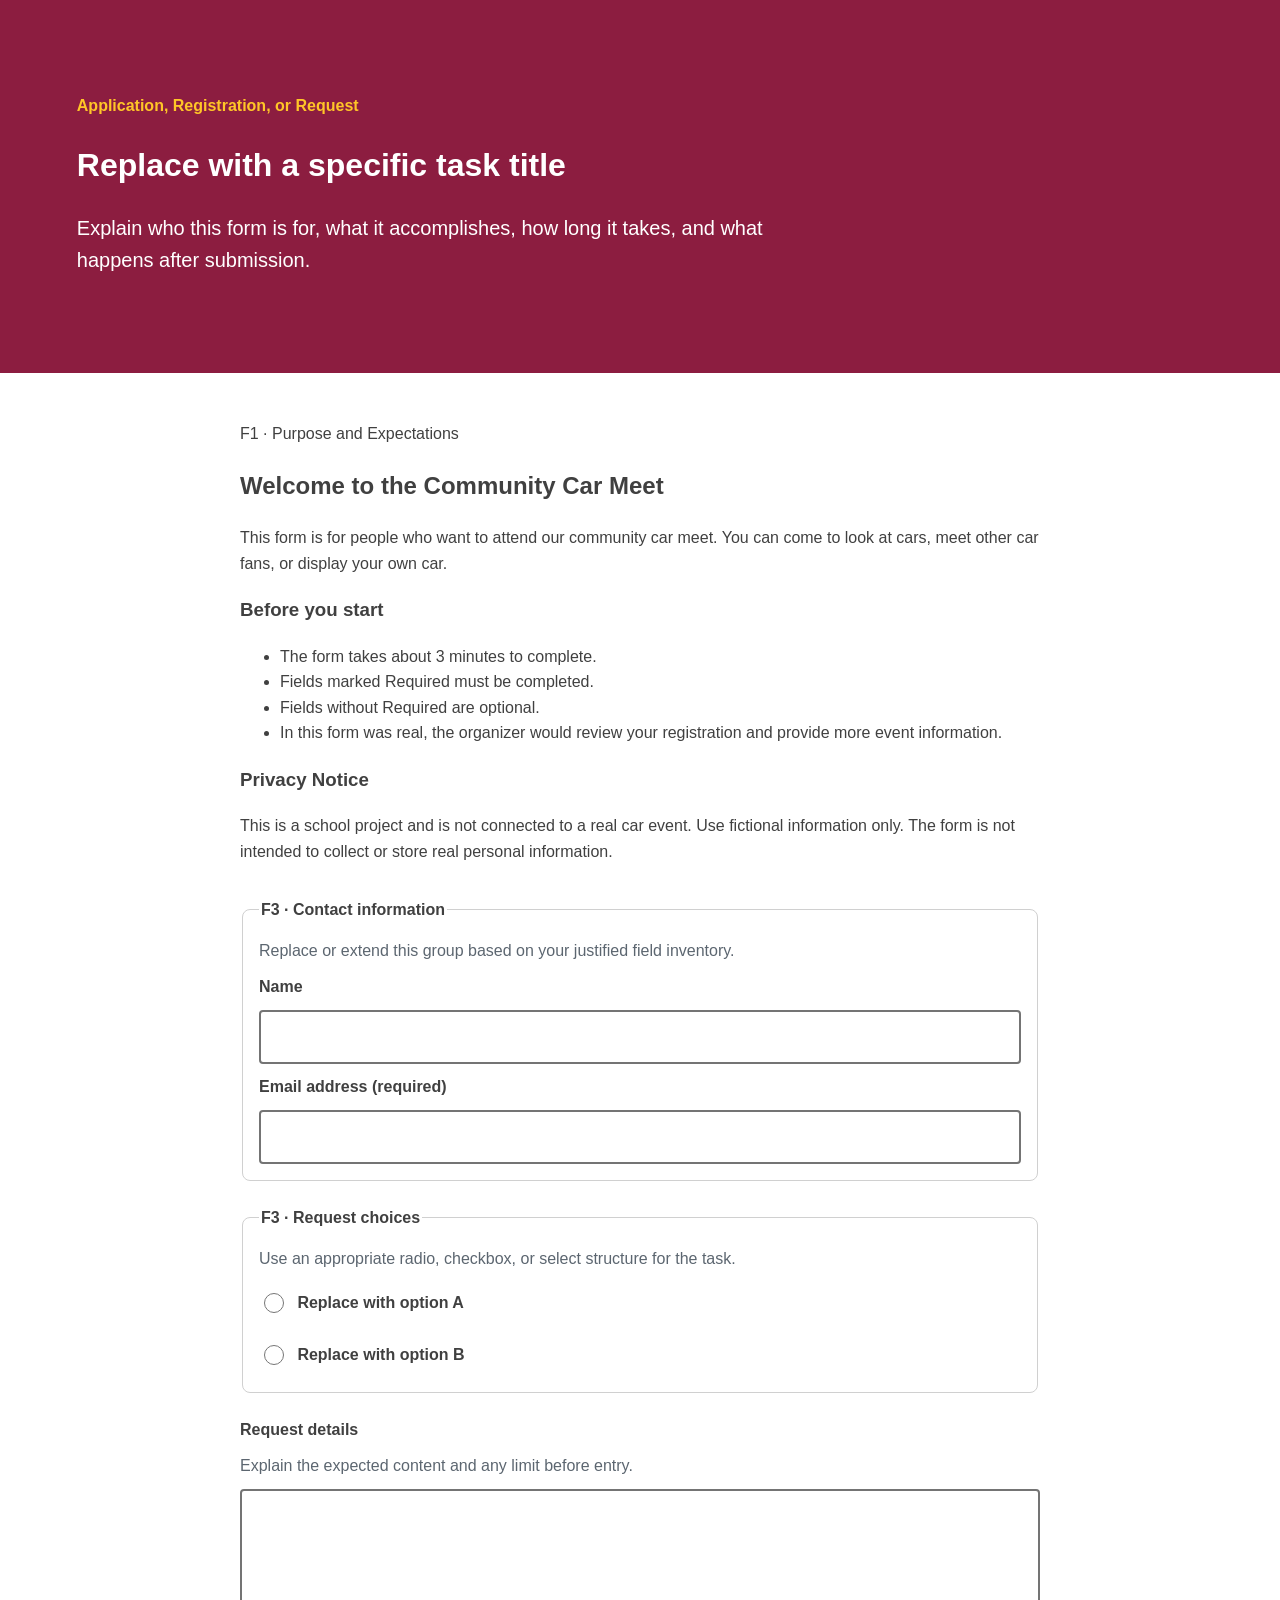
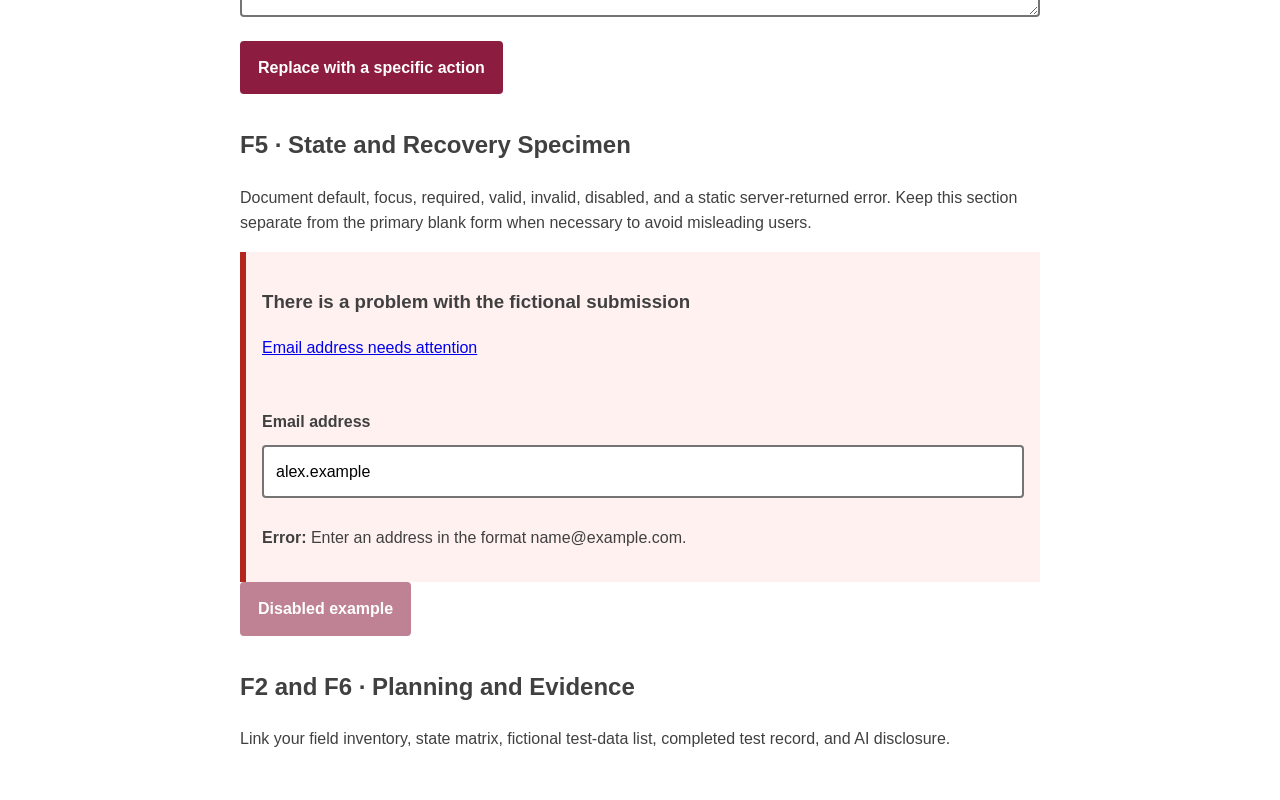
==== index.html @ 6b2113b4 "Completed F1 (Purpose and expectations)" ====
<!doctype html>
<html lang="en">
    <head>
        <meta charset="utf-8">
        <meta name="viewport" content="width=device-width,initial-scale=1">
        <title>Inclusive Form Flow</title><link rel="stylesheet" href="styles.css">
    </head>
    <body>
        <header class="page-header">
            <p class="eyebrow">Application, Registration, or Request</p>
            <h1>Replace with a specific task title</h1>
            <p class="lede">Explain who this form is for, what it accomplishes, how long it takes, and what happens after submission.</p>
        </header>
        <main>
            <section class="card"id="expectations">
                <p class="label">F1 · Purpose and Expectations</p>
                <h2>Welcome to the Community Car Meet</h2>
                
                <p>
                    This form is for people who want to attend our
                    community car meet. You can come to look at cars,
                    meet other car fans, or display your own car.
                </p>

                <h3>Before you start</h3>
                <ul>
                    <li>The form takes about 3 minutes to complete.</li>
                    <li>Fields marked Required must be completed.</li>
                    <li>Fields without Required are optional.</li>
                    <li>In this form was real, the organizer would review your registration and provide more event information.</li>
                </ul>

                <div class="notice">
                    <h3>Privacy Notice</h3>
                    <p>
                        This is a school project and is not connected to
                        a real car event. Use fictional information only.
                        The form is not intended to collect or store real
                        personal information.
                    </p>
                </div>
            </section>
            <form action="" method="get">
                <fieldset>
                    <legend>F3 · Contact information</legend>
                    <p class="help">Replace or extend this group based on your justified field inventory.</p>
                    <div class="field">
                        <label for="name">Name</label>
                        <input id="name" name="name" type="text" autocomplete="name">
                    </div>
                    <div class="field">
                        <label for="email">Email address (required)</label>
                        <input id="email" name="email" type="email" autocomplete="email" required>
                    </div>
                </fieldset>
                <fieldset>
                    <legend>F3 · Request choices</legend>
                    <p class="help">Use an appropriate radio, checkbox, or select structure for the task.</p>
                    <label class="choice">
                        <input type="radio" name="request_type" value="option-a"> Replace with option A</label>
                        <label class="choice"><input type="radio" name="request_type" value="option-b"> Replace with option B</label>
                    </fieldset>
                    <div class="field">
                        <label for="details">Request details</label>
                        <p class="help" id="details-help">Explain the expected content and any limit before entry.</p>
                        <textarea id="details" name="details" aria-describedby="details-help"></textarea>
                    </div>
                    <button type="submit">Replace with a specific action</button>
                </form>
                <section id="states">
                    <h2>F5 · State and Recovery Specimen</h2>
                    <p>Document default, focus, required, valid, invalid, disabled, and a static server-returned error. Keep this section separate from the primary blank form when necessary to avoid misleading users.</p>
                    <div class="error-summary">
                        <h3>There is a problem with the fictional submission</h3>
                        <p><a href="#error-example">Email address needs attention</a></p>
                    </div>
                    <div class="field field-error">
                        <label for="error-example">Email address</label>
                        <input id="error-example" type="email" value="alex.example" aria-invalid="true" aria-describedby="error-message">
                        <p id="error-message"><strong>Error:</strong> Enter an address in the format name@example.com.</p>
                    </div>
                    <button type="button" disabled>Disabled example</button>
                </section>
                <section id="documentation">
                    <h2>F2 and F6 · Planning and Evidence</h2>
                    <p>Link your field inventory, state matrix, fictional test-data list, completed test record, and AI disclosure.</p>
                </section>
            </main>
        </body>
        </html>
---- styles.css ----
:root{
    --color-text:#404040;
    --color-surface:#fff;
    --color-action:#8c1d40;
    --color-accent:#ffc627;
    --color-border:#747474;
    --color-error:#b3261e;
    --color-muted:#5c6670;
    --space-3:1rem;
    --radius:.5rem;
    --measure:68ch;
}
*,*::before,*::after{
    box-sizing:border-box;
}
body{
    margin:0;
    color:var(--color-text);
    background:var(--color-surface);
    font-family:Arial,sans-serif;
    line-height:1.6;
}
.page-header{
    padding:clamp(2rem,6vw,5rem);
    background:var(--color-action);
    color:#fff;
}
.eyebrow{
    color:var(--color-accent);
    font-weight:700;
}
.lede{
    max-width:var(--measure);
    font-size:1.25rem;
}
main{
    max-width:52rem;
    margin:auto;
    padding:var(--space-3);
}
section,form{
    margin-block:2rem;
}
form,fieldset,.field{
    display:grid;
    gap:.65rem;
}
form{
    gap:1.5rem;
}
fieldset{
    padding:1rem;
    border:1px solid #d0d0d0;
    border-radius:var(--radius);
}
legend,label{
    font-weight:700;
}
.help{
    margin:0;
    color:var(--color-muted);
}
input,select,textarea,button{
    font:inherit;
}
input:not([type="radio"]):not([type="checkbox"]),select,textarea{
    width:100%;
    padding:.75rem;
    border:2px solid var(--color-border);
    border-radius:.25rem;
}
textarea{
    min-height:8rem;
    resize:vertical;
}
.choice{
    display:flex;
    gap:.65rem;
    align-items:flex-start;
    padding:.5rem 0;
}
.choice input{
    inline-size:1.25rem;
    block-size:1.25rem;
}
button{
    justify-self:start;
    min-height:44px;
    padding:.75rem 1rem;
    background:var(--color-action);
    color:#fff;
    border:2px solid var(--color-action);
    border-radius:.25rem;
    font-weight:700;
}
:focus-visible{
    outline:.2rem solid var(--color-accent);
    outline-offset:.2rem;
}
.error-summary,.field-error{
    padding:1rem;
    border-left:.4rem solid var(--color-error);
    background:#fff1f0;
}
.field-error input{
    border-color:var(--color-error);
}
button:disabled{
    opacity:.55;
    cursor:not-allowed;
}
@media (min-width:48rem){
    .paired-fields{
        display:grid;
        grid-template-columns:1fr 1fr;
        gap:1rem;
    }
}
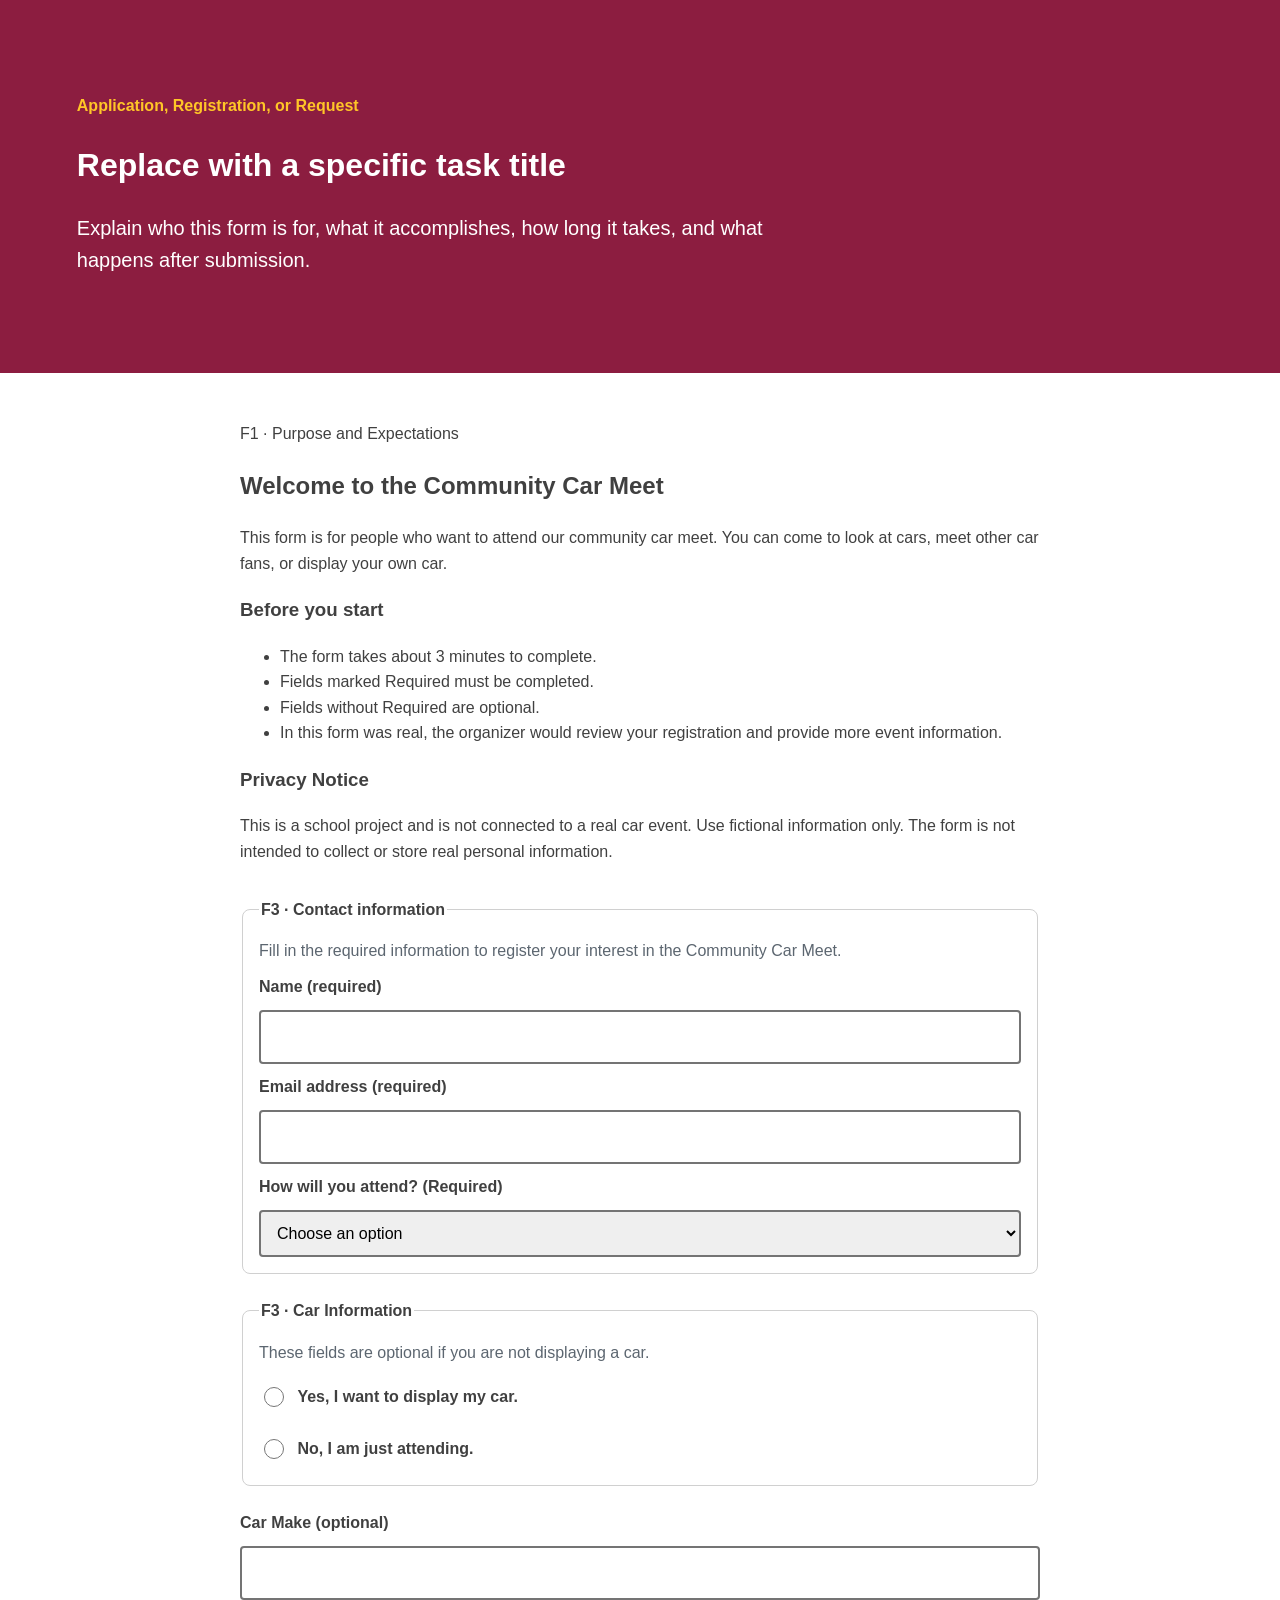
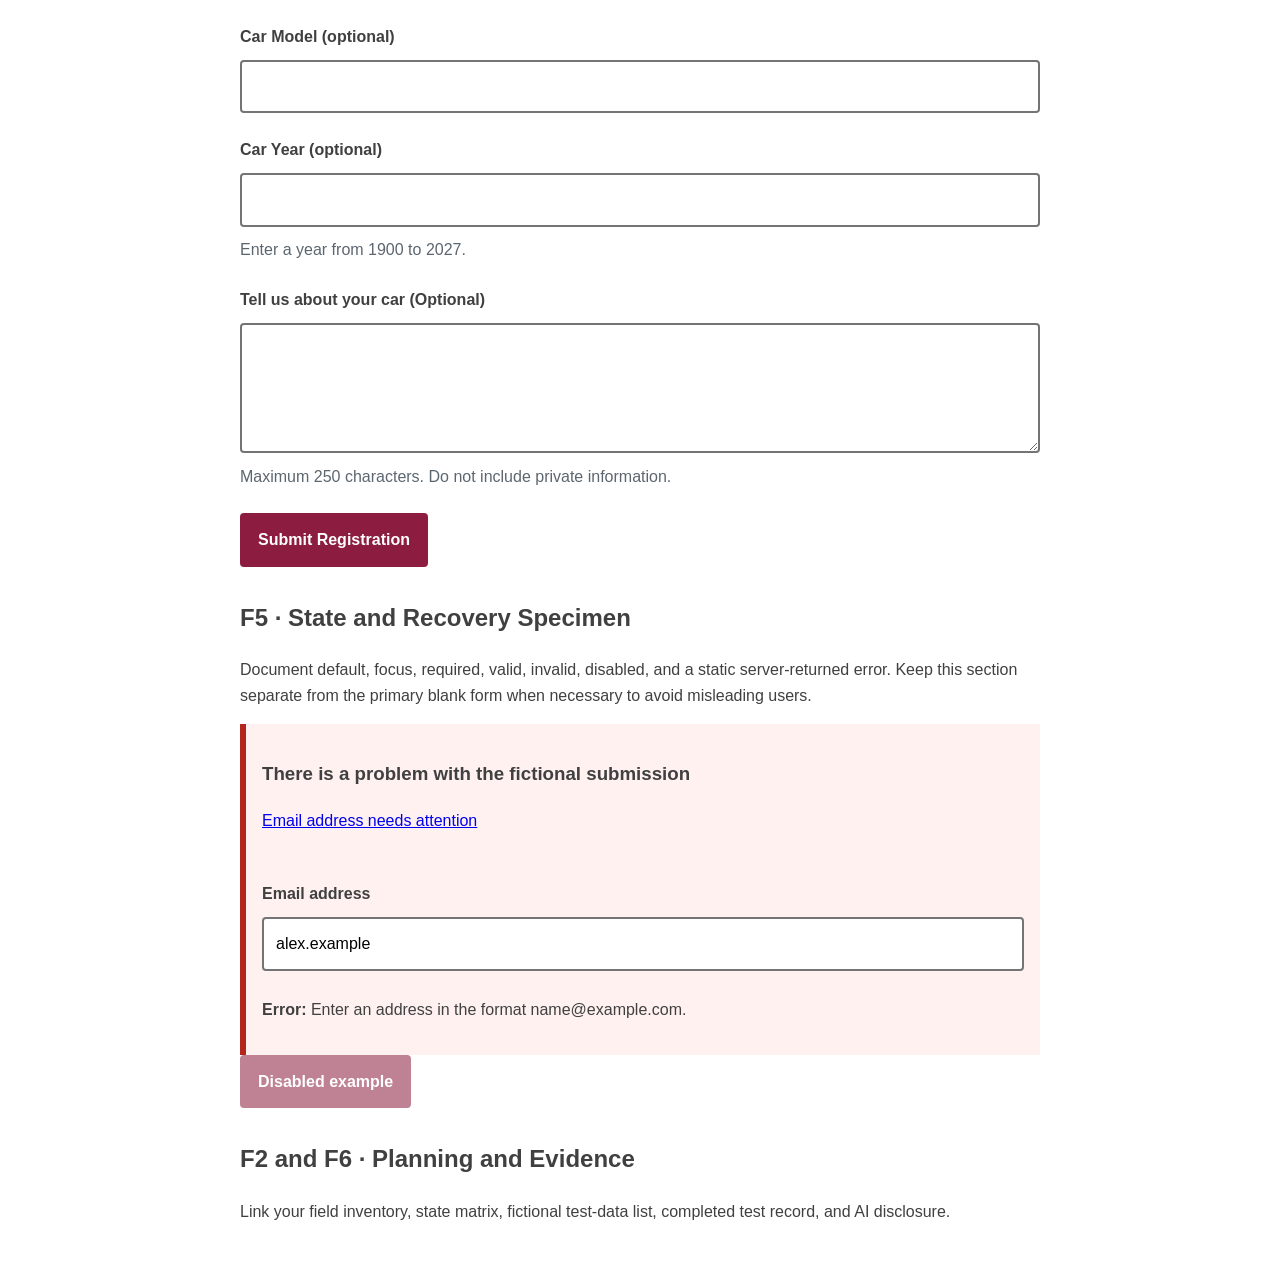
==== commit ccef64fe: "Completed F3 (Semantic form)" ====
--- a/index.html
+++ b/index.html
@@ -43,30 +43,60 @@
             <form action="" method="get">
                 <fieldset>
                     <legend>F3 · Contact information</legend>
-                    <p class="help">Replace or extend this group based on your justified field inventory.</p>
+                    <p class="help">Fill in the required information to register your interest in the Community Car Meet.</p>
                     <div class="field">
-                        <label for="name">Name</label>
-                        <input id="name" name="name" type="text" autocomplete="name">
+                        <label for="name">Name (required)</label>
+                        <input id="name" name="name" type="text" autocomplete="name" required>
                     </div>
                     <div class="field">
                         <label for="email">Email address (required)</label>
                         <input id="email" name="email" type="email" autocomplete="email" required>
                     </div>
+
+                    <div class="field">
+                        <label for="attendance">How will you attend? (Required)</label>
+                        <select id="attendance" name="attendance" required>
+                            <option value="">Choose an option</option>
+                            <option value="visitor">As a visitor</option>
+                            <option value="display">Displaying my car</option>
+                            <option value="both">Both</option>
+                        </select>
+                    </div>
                 </fieldset>
                 <fieldset>
-                    <legend>F3 · Request choices</legend>
-                    <p class="help">Use an appropriate radio, checkbox, or select structure for the task.</p>
+                    <legend>F3 · Car Information</legend>
+                    <p class="help">These fields are optional if you are not displaying a car.</p>
                     <label class="choice">
-                        <input type="radio" name="request_type" value="option-a"> Replace with option A</label>
-                        <label class="choice"><input type="radio" name="request_type" value="option-b"> Replace with option B</label>
-                    </fieldset>
+                        <input type="radio" name="display_car" value="yes"> Yes, I want to display my car.</label>
+                        <label class="choice"><input type="radio" name="display_car" value="no"> No, I am just attending.</label>
+                </fieldset>
                     <div class="field">
-                        <label for="details">Request details</label>
-                        <p class="help" id="details-help">Explain the expected content and any limit before entry.</p>
-                        <textarea id="details" name="details" aria-describedby="details-help"></textarea>
+                        <label for="car-make">Car Make (optional)</label>
+                        <input id="car_make" name="car_make" type="text">
                     </div>
-                    <button type="submit">Replace with a specific action</button>
-                </form>
+                    <div class="field">
+                        <label for="car-model">Car Model (optional)</label>
+                        <input id="car_model" name="car_model" type="text">
+                    </div>
+                    <div class="field">
+                        <label for="car-year">Car Year (optional)</label>
+                        <input id="car_year" name="car_year" type="number" min="1900" max="2027">
+                        <p class="help">Enter a year from 1900 to 2027.</p>
+                    </div>
+
+                    <div class="field">
+                        <label for="car-notes">Tell us about your car (Optional)</label>
+                        <textarea id="car_notes" name="car_notes" rows="4" maxlength="250" aria-describedby="car-notes-help"></textarea>
+                        <p class="help" id="car-notes-help">
+                        Maximum 250 characters. Do not include private information.
+                        </p>
+                    </div>
+                </fieldset>
+
+                <button type="submit">Submit Registration</button>
+
+            </form>
+                
                 <section id="states">
                     <h2>F5 · State and Recovery Specimen</h2>
                     <p>Document default, focus, required, valid, invalid, disabled, and a static server-returned error. Keep this section separate from the primary blank form when necessary to avoid misleading users.</p>
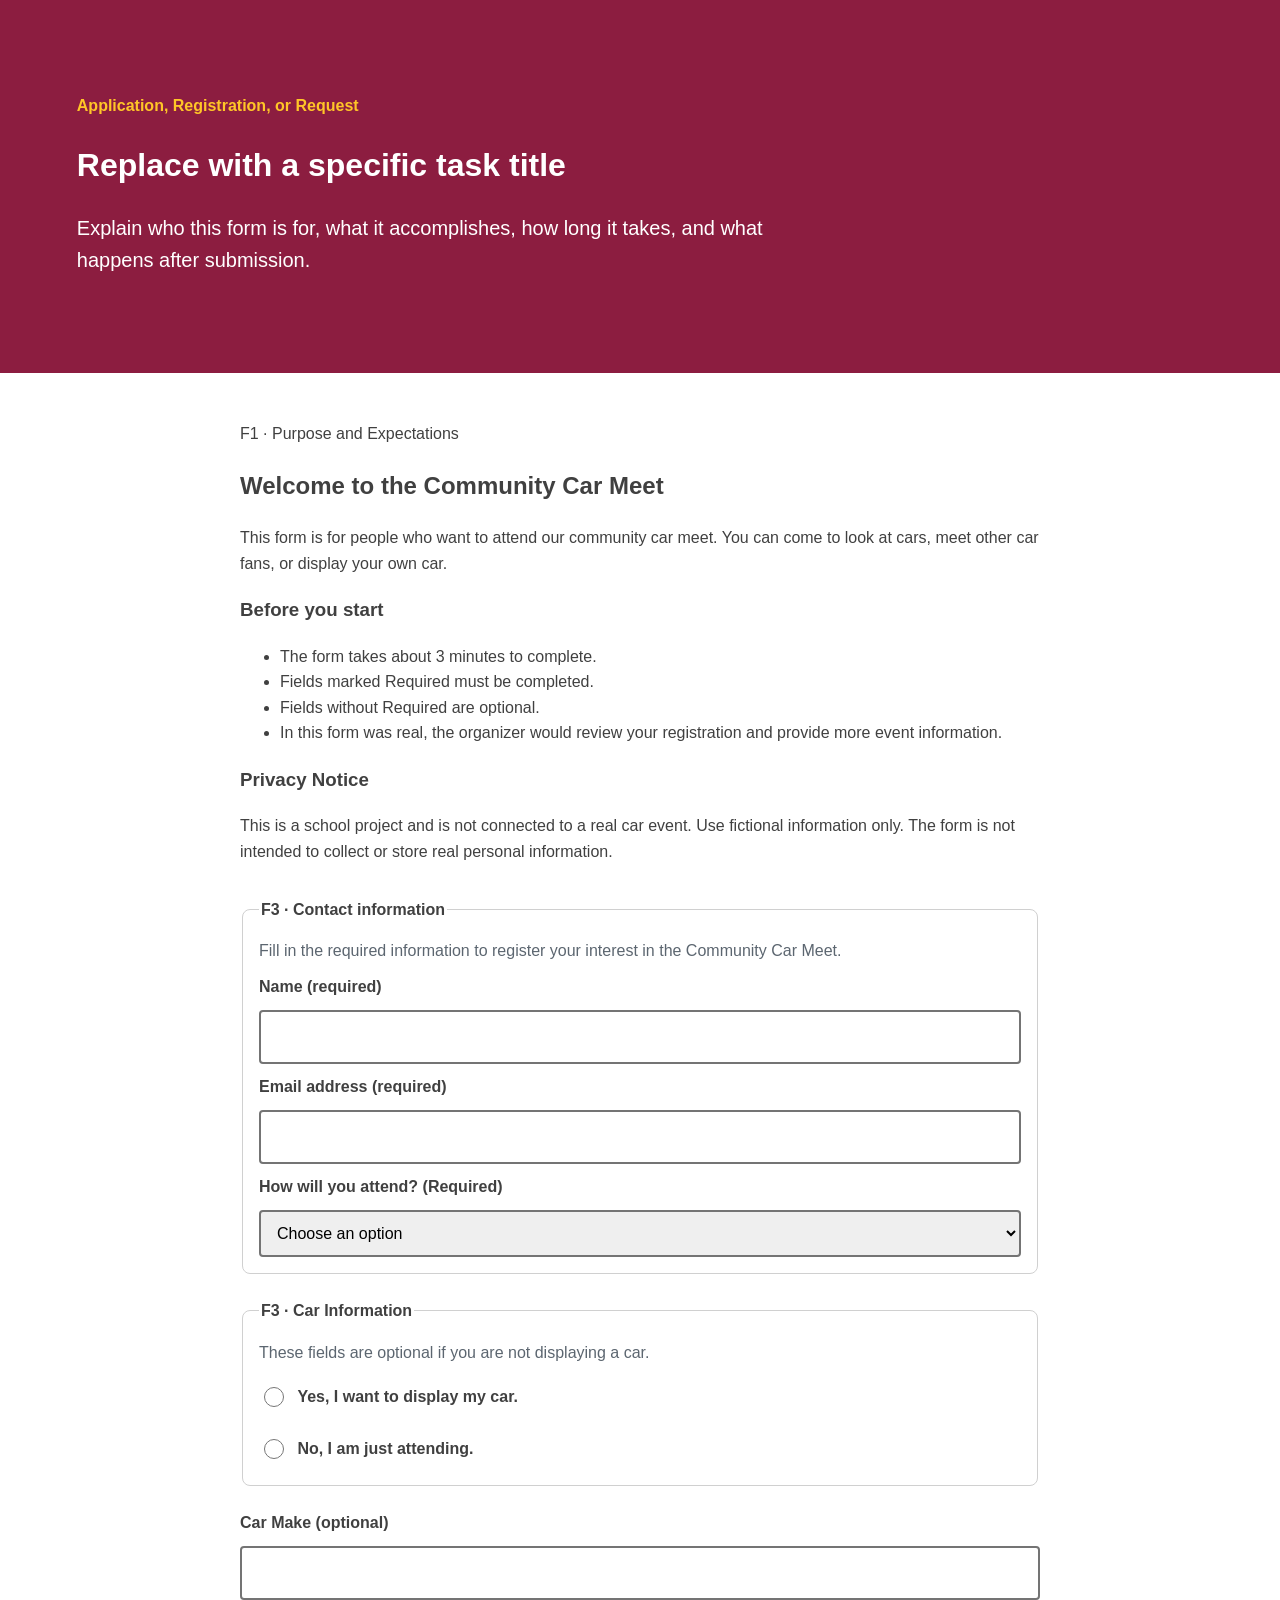
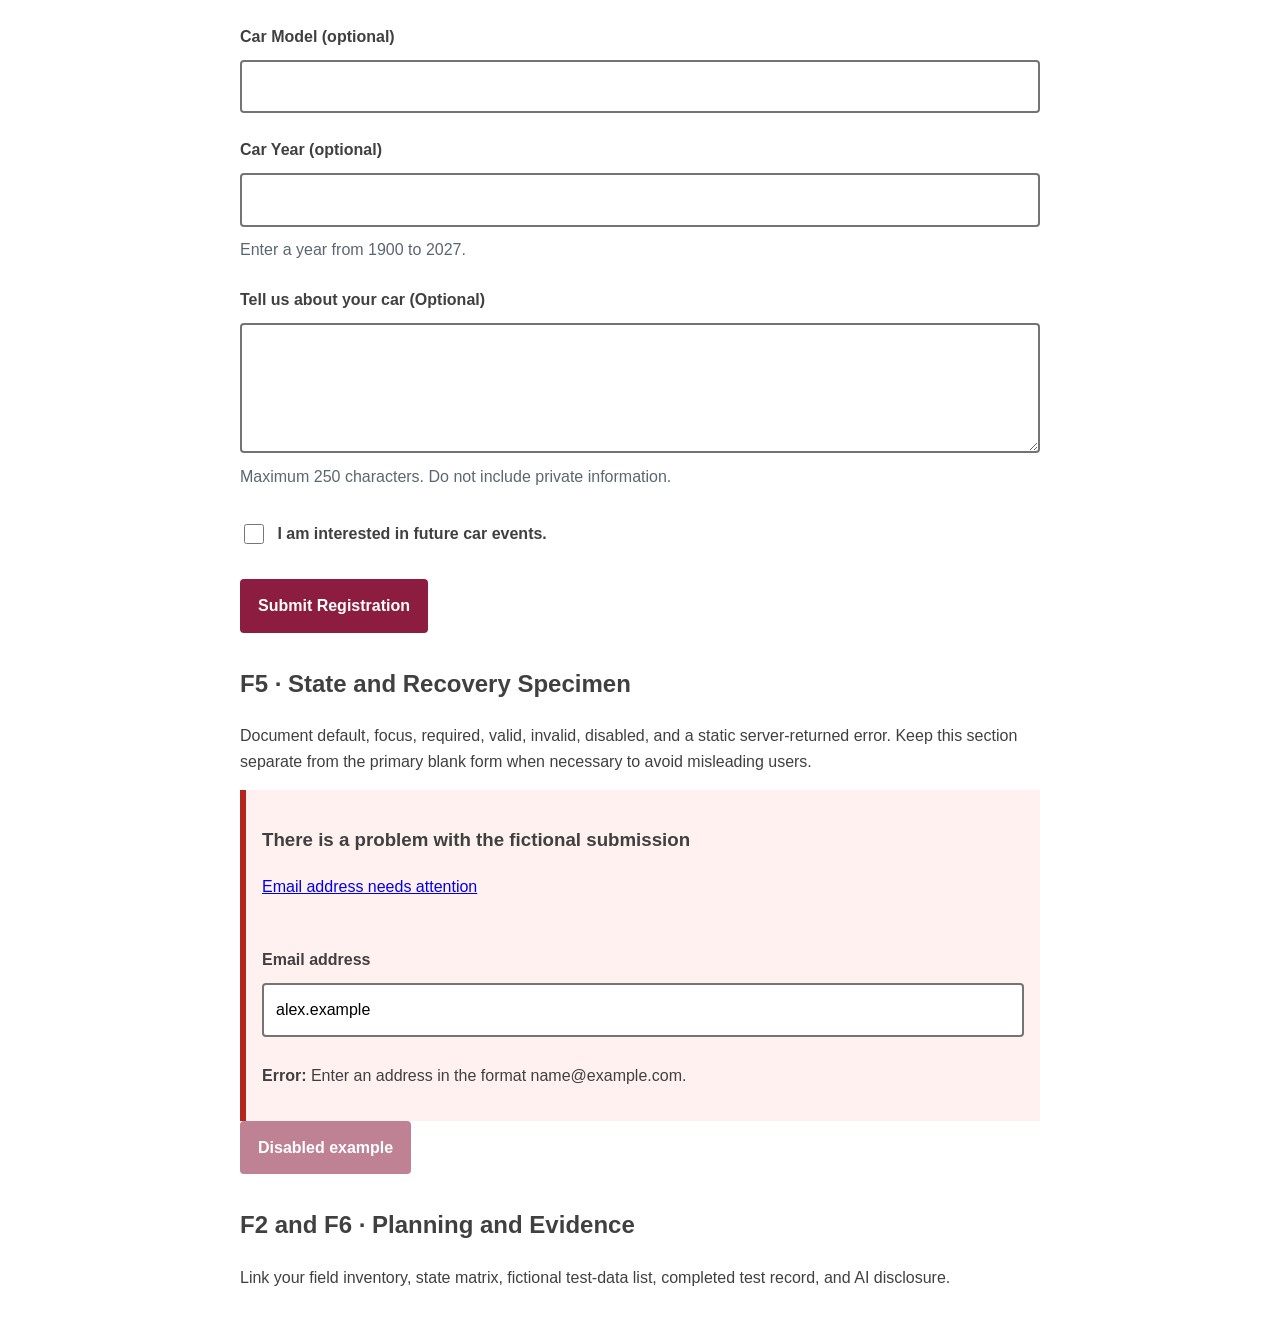
==== commit 4ebda93e: "Added 1 more purposeful control to F3" ====
--- a/index.html
+++ b/index.html
@@ -91,6 +91,10 @@
                         Maximum 250 characters. Do not include private information.
                         </p>
                     </div>
+                    <label class="choice">
+                        <input type="checkbox" name="future_events" value="yes">
+                        I am interested in future car events.
+                    </label>
                 </fieldset>
 
                 <button type="submit">Submit Registration</button>
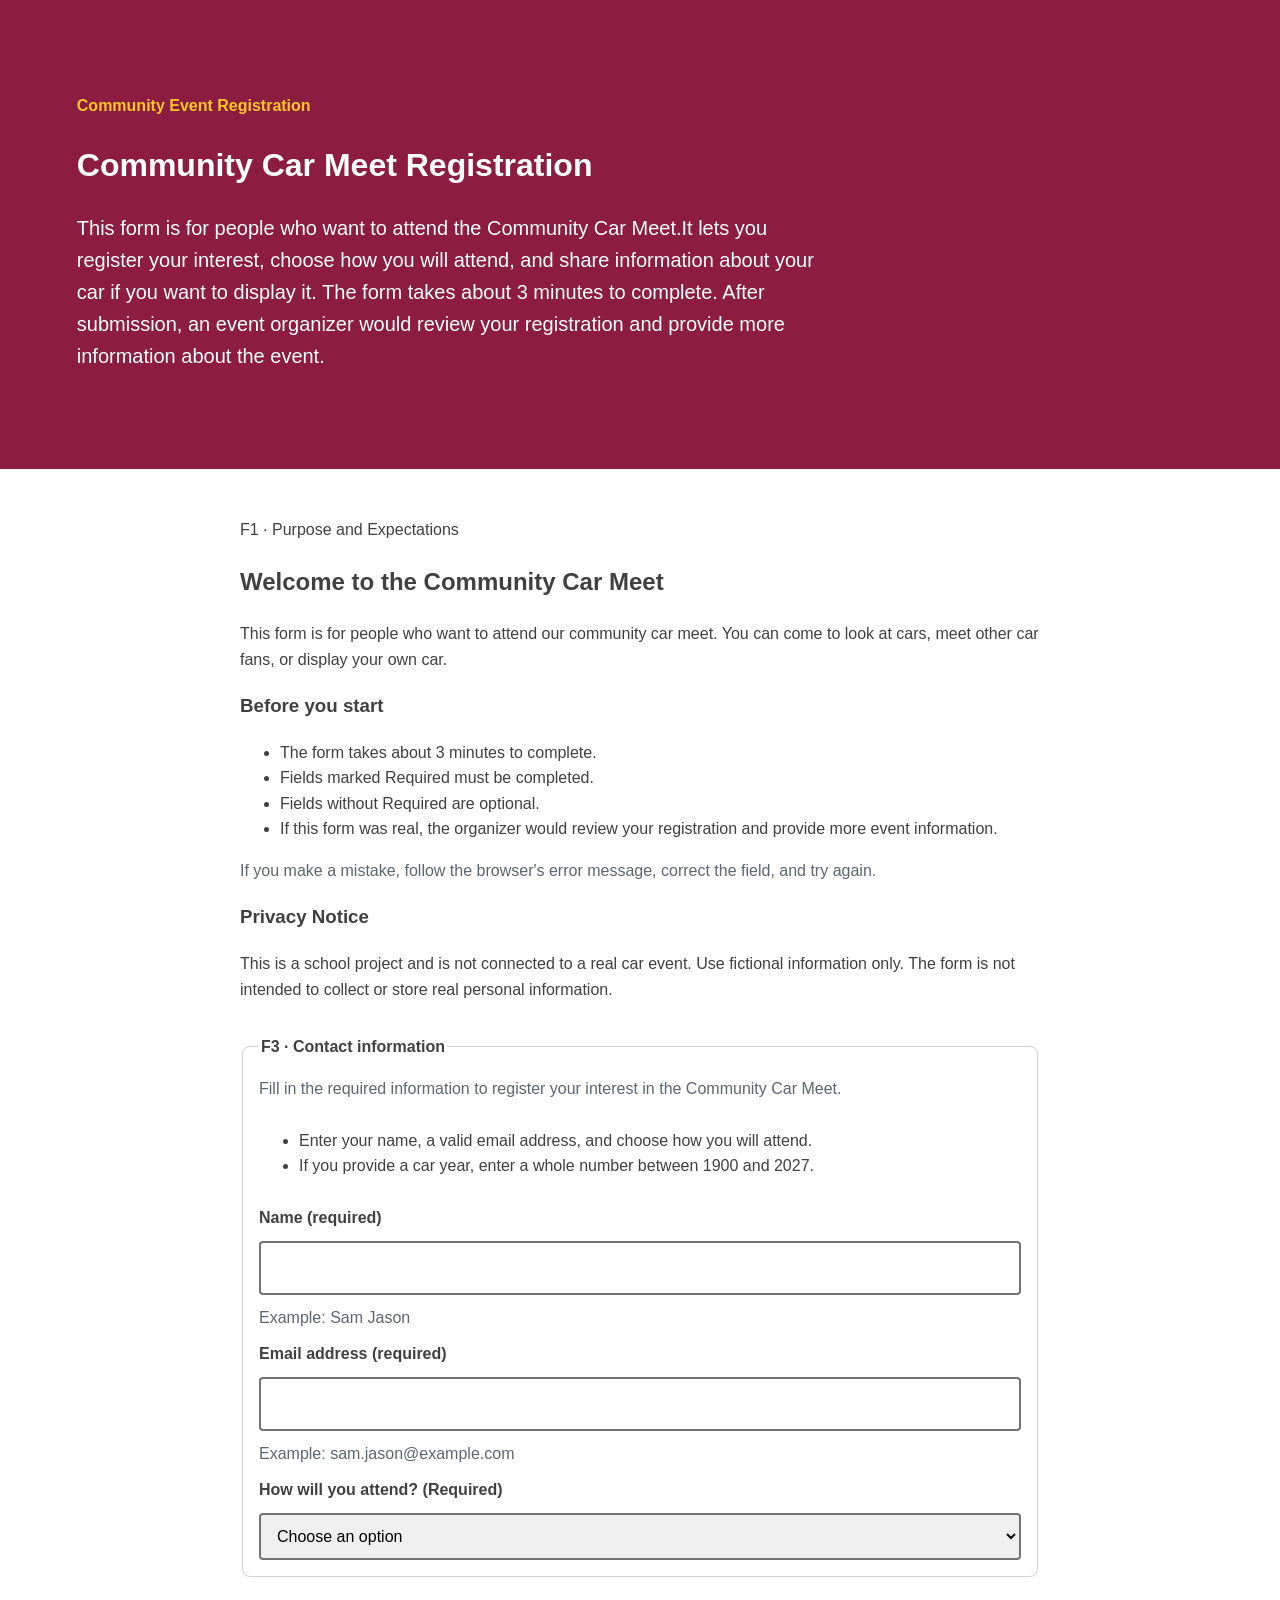
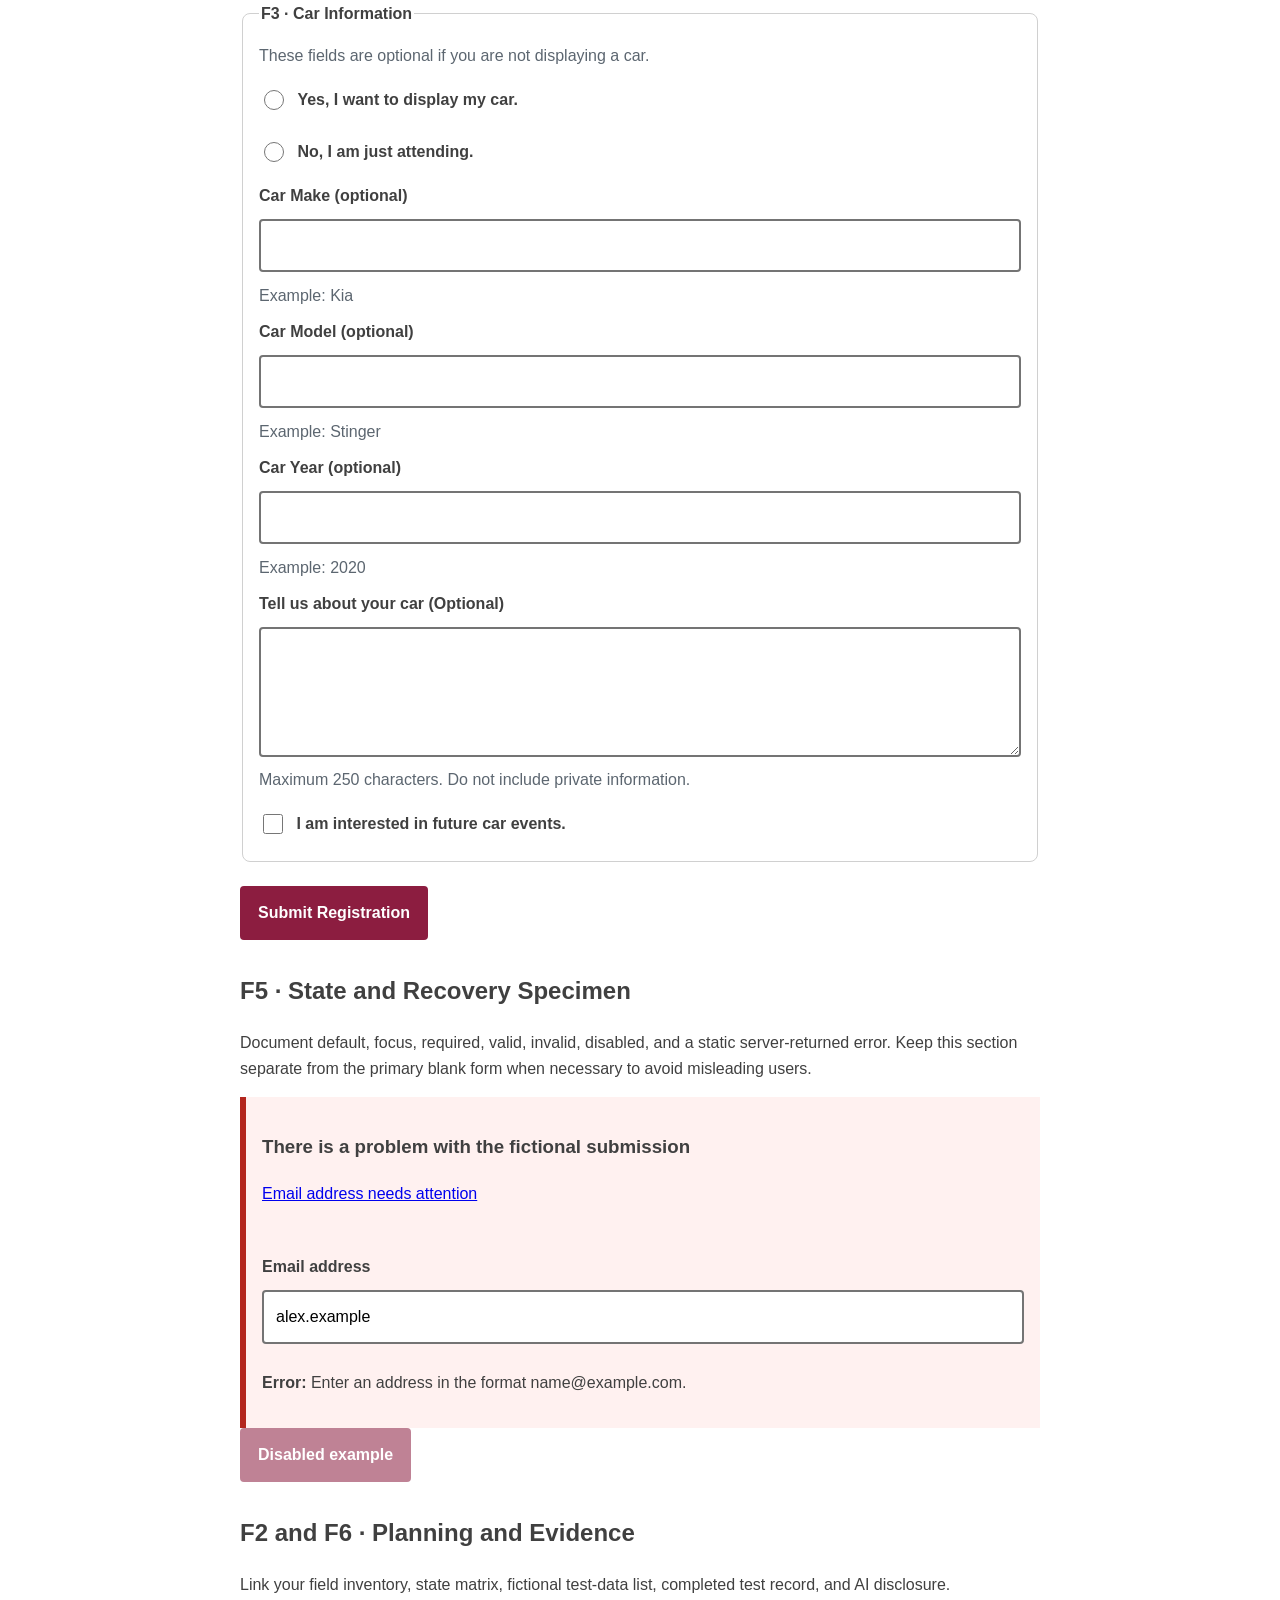
==== commit 10189fba: "Completed (F4) Requirements and validation" ====
--- a/index.html
+++ b/index.html
@@ -7,9 +7,13 @@
     </head>
     <body>
         <header class="page-header">
-            <p class="eyebrow">Application, Registration, or Request</p>
-            <h1>Replace with a specific task title</h1>
-            <p class="lede">Explain who this form is for, what it accomplishes, how long it takes, and what happens after submission.</p>
+            <p class="eyebrow">Community Event Registration</p>
+            <h1>Community Car Meet Registration</h1>
+            <p class="lede">
+                This form is for people who want to attend the Community Car Meet.It lets you register your interest, choose how you will
+                attend, and share information about your car if you want to display it. The form takes about 3 minutes to complete. 
+                After submission, an event organizer would review your registration and provide more information about the event.
+            </p>
         </header>
         <main>
             <section class="card"id="expectations">
@@ -27,8 +31,10 @@
                     <li>The form takes about 3 minutes to complete.</li>
                     <li>Fields marked Required must be completed.</li>
                     <li>Fields without Required are optional.</li>
-                    <li>In this form was real, the organizer would review your registration and provide more event information.</li>
+                    <li>If this form was real, the organizer would review your registration and provide more event information.</li>
                 </ul>
+
+                <p class="help">If you make a mistake, follow the browser's error message, correct the field, and try again.</p>
 
                 <div class="notice">
                     <h3>Privacy Notice</h3>
@@ -44,13 +50,19 @@
                 <fieldset>
                     <legend>F3 · Contact information</legend>
                     <p class="help">Fill in the required information to register your interest in the Community Car Meet.</p>
+                    <ul>
+                        <li>Enter your name, a valid email address, and choose how you will attend.</li>
+                        <li>If you provide a car year, enter a whole number between 1900 and 2027.</li>
+                    </ul>
                     <div class="field">
                         <label for="name">Name (required)</label>
                         <input id="name" name="name" type="text" autocomplete="name" required>
+                        <p class="help">Example: Sam Jason</p>
                     </div>
                     <div class="field">
                         <label for="email">Email address (required)</label>
                         <input id="email" name="email" type="email" autocomplete="email" required>
+                        <p class="help">Example: sam.jason@example.com</p>
                     </div>
 
                     <div class="field">
@@ -69,23 +81,25 @@
                     <label class="choice">
                         <input type="radio" name="display_car" value="yes"> Yes, I want to display my car.</label>
                         <label class="choice"><input type="radio" name="display_car" value="no"> No, I am just attending.</label>
-                </fieldset>
                     <div class="field">
-                        <label for="car-make">Car Make (optional)</label>
+                        <label for="car_make">Car Make (optional)</label>
                         <input id="car_make" name="car_make" type="text">
+                        <p class="help">Example: Kia</p>
+
                     </div>
                     <div class="field">
-                        <label for="car-model">Car Model (optional)</label>
+                        <label for="car_model">Car Model (optional)</label>
                         <input id="car_model" name="car_model" type="text">
+                        <p class="help">Example: Stinger</p>
                     </div>
                     <div class="field">
-                        <label for="car-year">Car Year (optional)</label>
-                        <input id="car_year" name="car_year" type="number" min="1900" max="2027">
-                        <p class="help">Enter a year from 1900 to 2027.</p>
+                        <label for="car_year">Car Year (optional)</label>
+                        <input id="car_year" name="car_year" type="number" min="1900" max="2027" step="1">
+                        <p class="help">Example: 2020</p>
                     </div>
 
                     <div class="field">
-                        <label for="car-notes">Tell us about your car (Optional)</label>
+                        <label for="car_notes">Tell us about your car (Optional)</label>
                         <textarea id="car_notes" name="car_notes" rows="4" maxlength="250" aria-describedby="car-notes-help"></textarea>
                         <p class="help" id="car-notes-help">
                         Maximum 250 characters. Do not include private information.
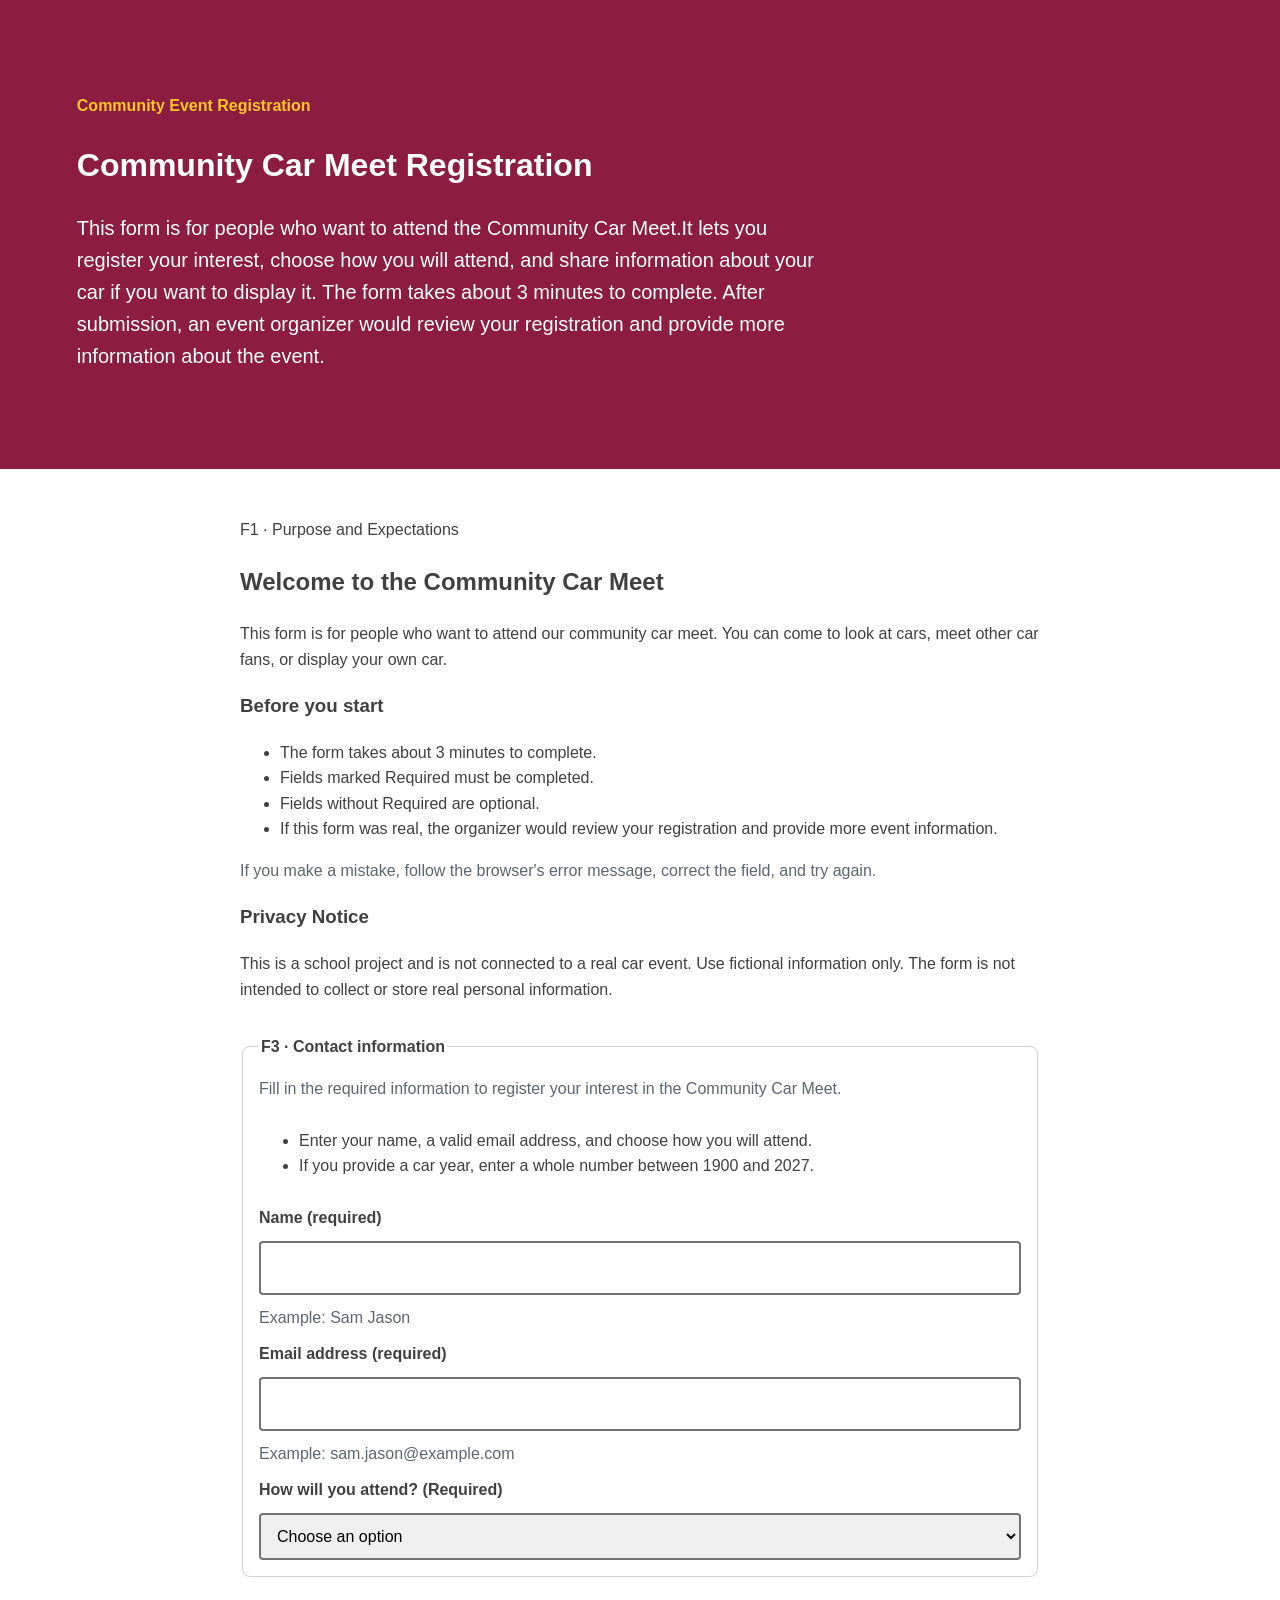
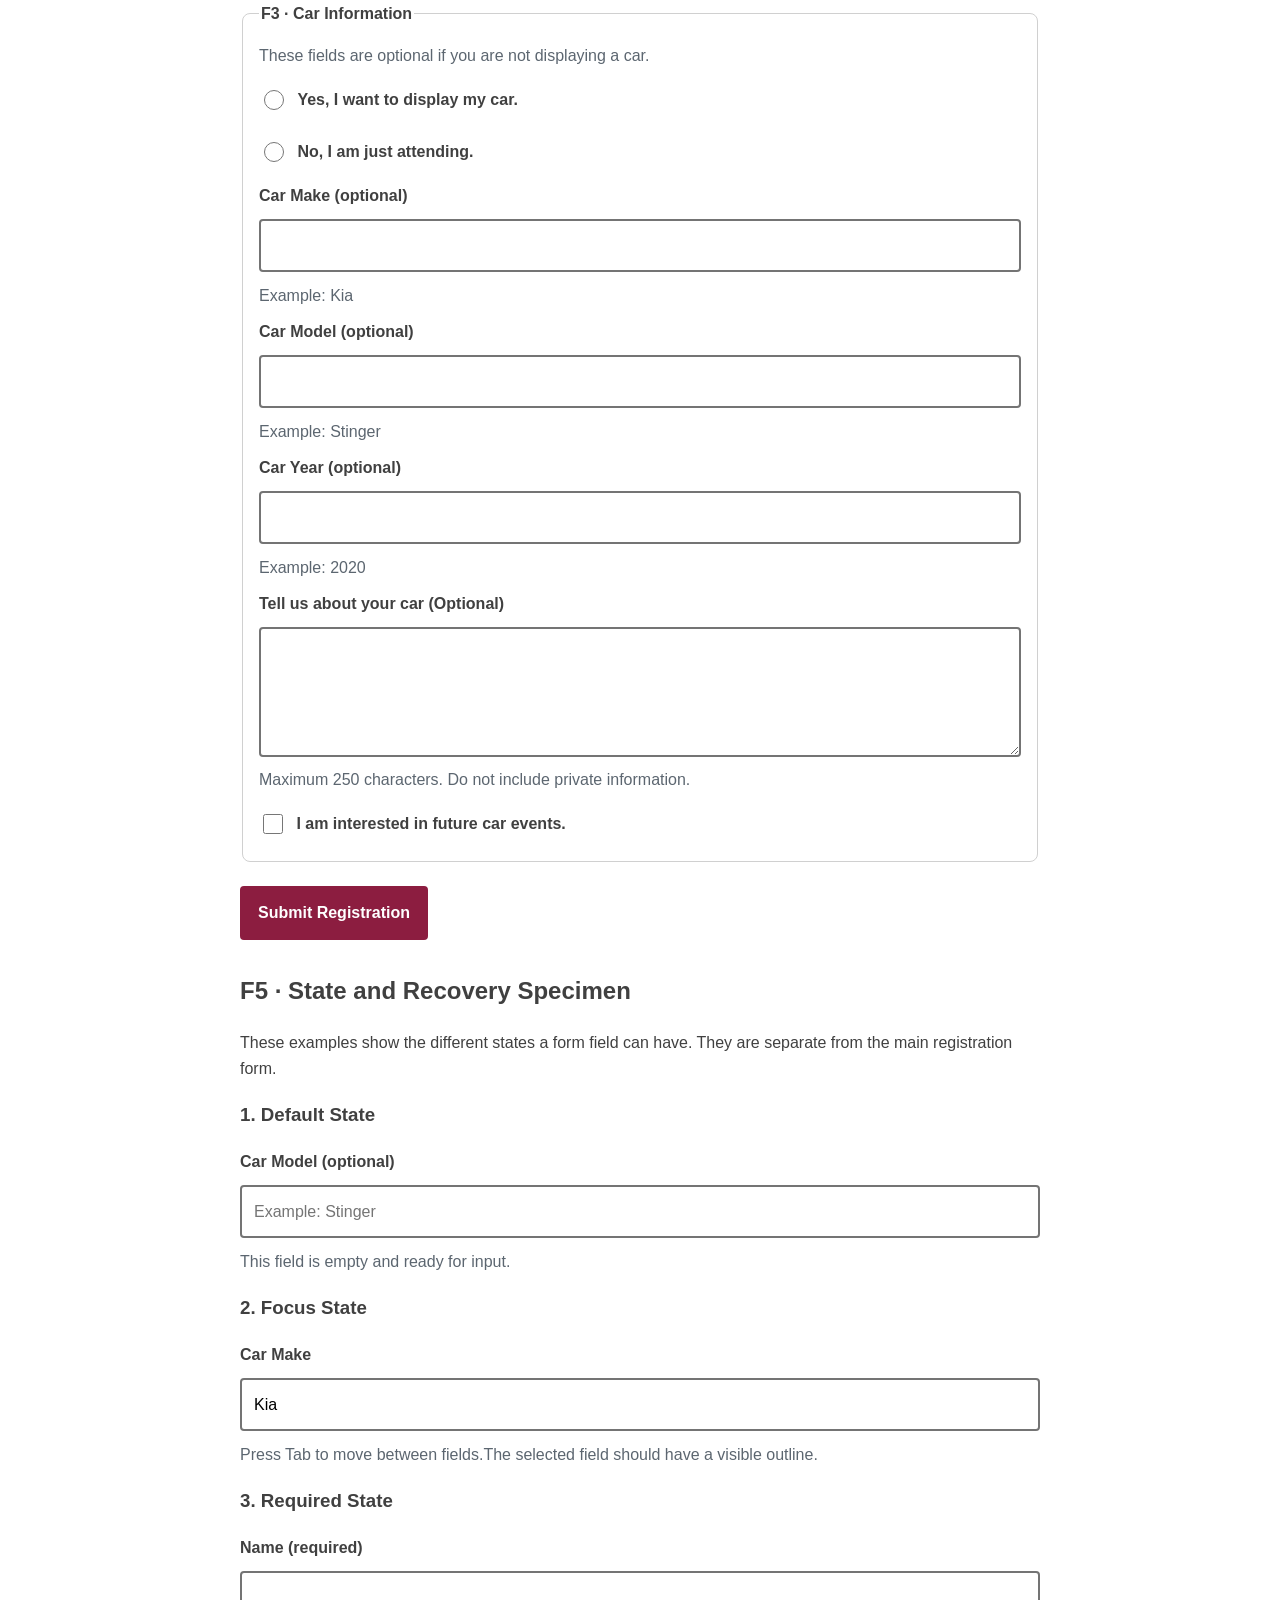
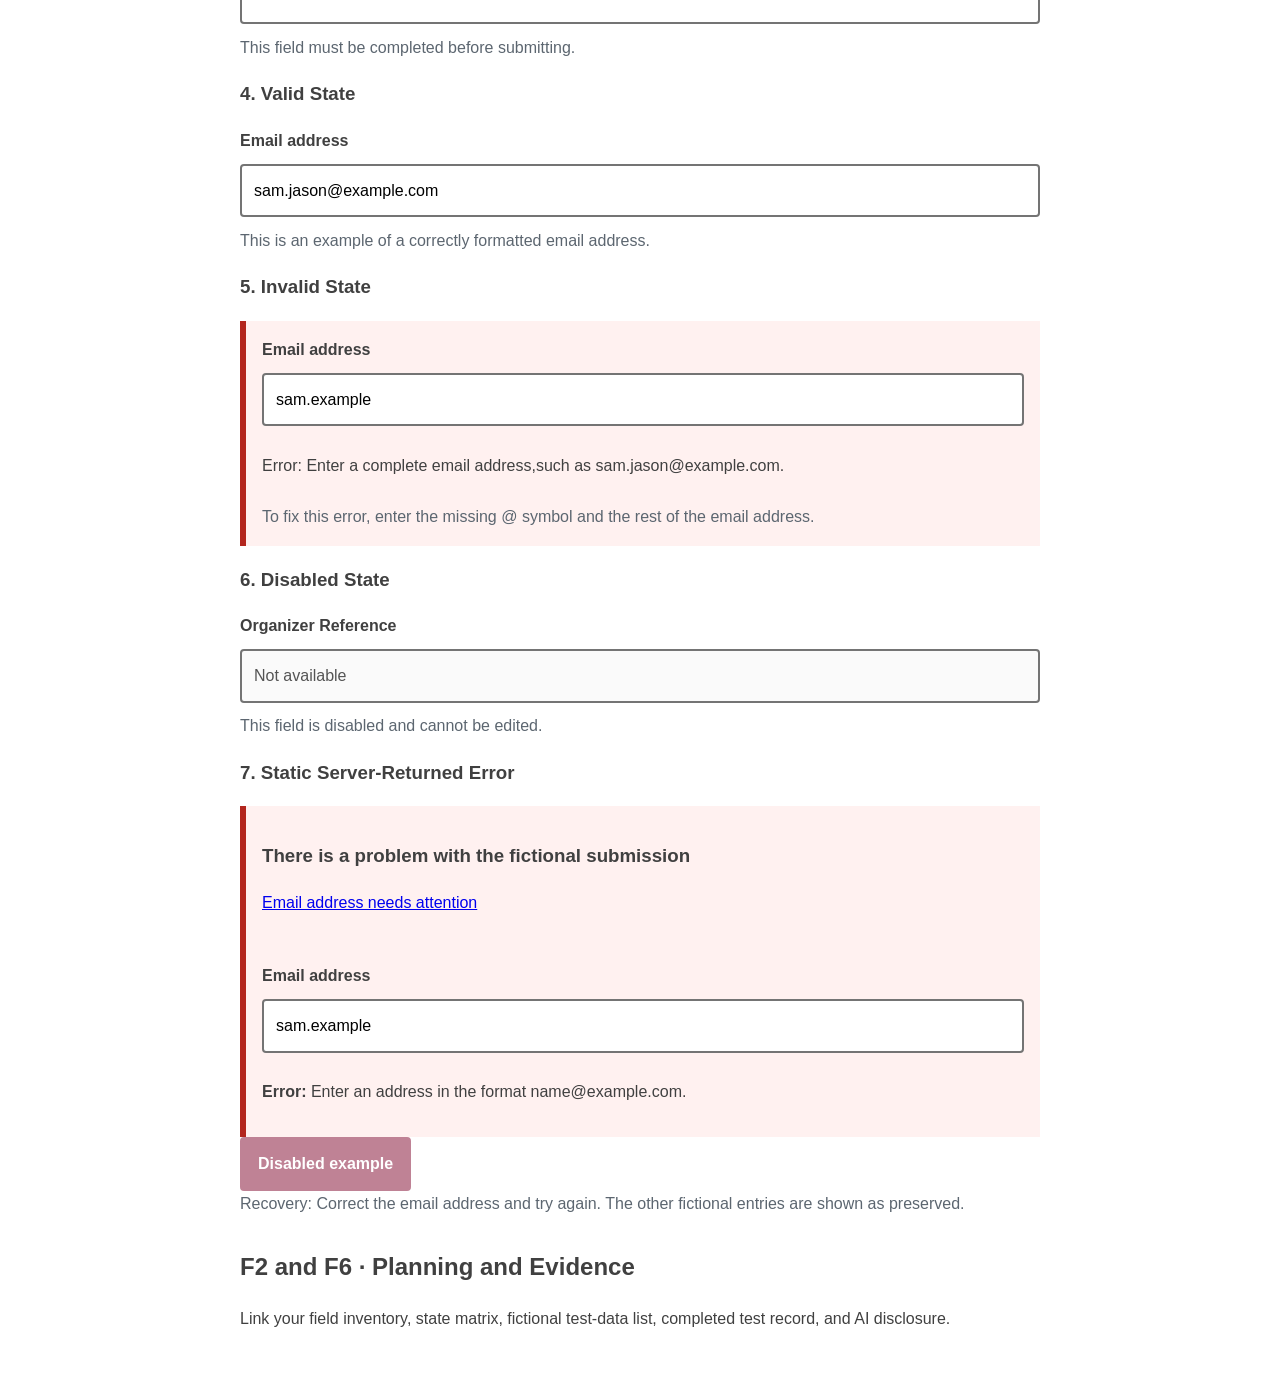
==== commit 455cc0e7: "Completed F5(States and recovery)" ====
--- a/index.html
+++ b/index.html
@@ -117,17 +117,66 @@
                 
                 <section id="states">
                     <h2>F5 · State and Recovery Specimen</h2>
-                    <p>Document default, focus, required, valid, invalid, disabled, and a static server-returned error. Keep this section separate from the primary blank form when necessary to avoid misleading users.</p>
+                    <p>These examples show the different states a form field can have. They are separate from the main registration form.</p>
+                    
+                    <h3>1. Default State</h3>
+                    <div class="field">
+                        <label for="default-example">Car Model (optional)</label>
+                        <input id="default-example" type="text"placeholder="Example: Stinger">
+                        <p class="help">This field is empty and ready for input.</p>
+                    </div>
+
+                    <h3>2. Focus State</h3>
+                    <div class="field">
+                        <label for="focus-example">Car Make</label>
+                        <input id="focus-example" type="text"
+                               value="Kia">
+                        <p class="help"> Press Tab to move between fields.The selected field should have a visible outline.</p>
+                    </div>
+
+                    <h3>3. Required State</h3>
+                    <div class="field">
+                        <label for="required-example">Name (required)</label>
+                        <input id="required-example" type="text"required>
+                        <p class="help">This field must be completed before submitting.</p>
+                    </div>
+
+                    <h3>4. Valid State</h3>
+                    <div class="field">
+                        <label for="valid-example">Email address</label>
+                        <input id="valid-example" type="email" value="sam.jason@example.com">
+                        <p class="help"> This is an example of a correctly formatted email address.</p>
+                    </div>
+
+                    <h3>5. Invalid State</h3>
+                    <div class="field field-error">
+                        <label for="invalid-example">Email address</label>
+                        <input id="invalid-example" type="email" value="sam.example" aria-invalid="true" aria-describedby="invalid-message">
+                        <p class="error-text" id="invalid-message"> Error: Enter a complete email address,such as sam.jason@example.com.</p>
+                        <p class="help">To fix this error, enter the missing @ symbol and the rest of the email address.</p>
+                    </div>
+
+                    <h3>6. Disabled State</h3>
+                    <div class="field">
+                        <label for="disabled-example">Organizer Reference</label>
+                        <input id="disabled-example" type="text" value="Not available" disabled> 
+                        <p class="help">This field is disabled and cannot be edited.</p>
+                    </div>
+
+                    <h3>7. Static Server-Returned Error</h3>
                     <div class="error-summary">
                         <h3>There is a problem with the fictional submission</h3>
                         <p><a href="#error-example">Email address needs attention</a></p>
                     </div>
+
                     <div class="field field-error">
-                        <label for="error-example">Email address</label>
-                        <input id="error-example" type="email" value="alex.example" aria-invalid="true" aria-describedby="error-message">
+                        <label for="server-email">Email address</label>
+                        <input id="server-email" type="email"value="sam.example" aria-invalid="true" aria-describedby="server-error-message">
                         <p id="error-message"><strong>Error:</strong> Enter an address in the format name@example.com.</p>
                     </div>
                     <button type="button" disabled>Disabled example</button>
+                    <p class="help">Recovery: Correct the email address and try again. The other fictional entries are shown as preserved.</p>
+
                 </section>
                 <section id="documentation">
                     <h2>F2 and F6 · Planning and Evidence</h2>
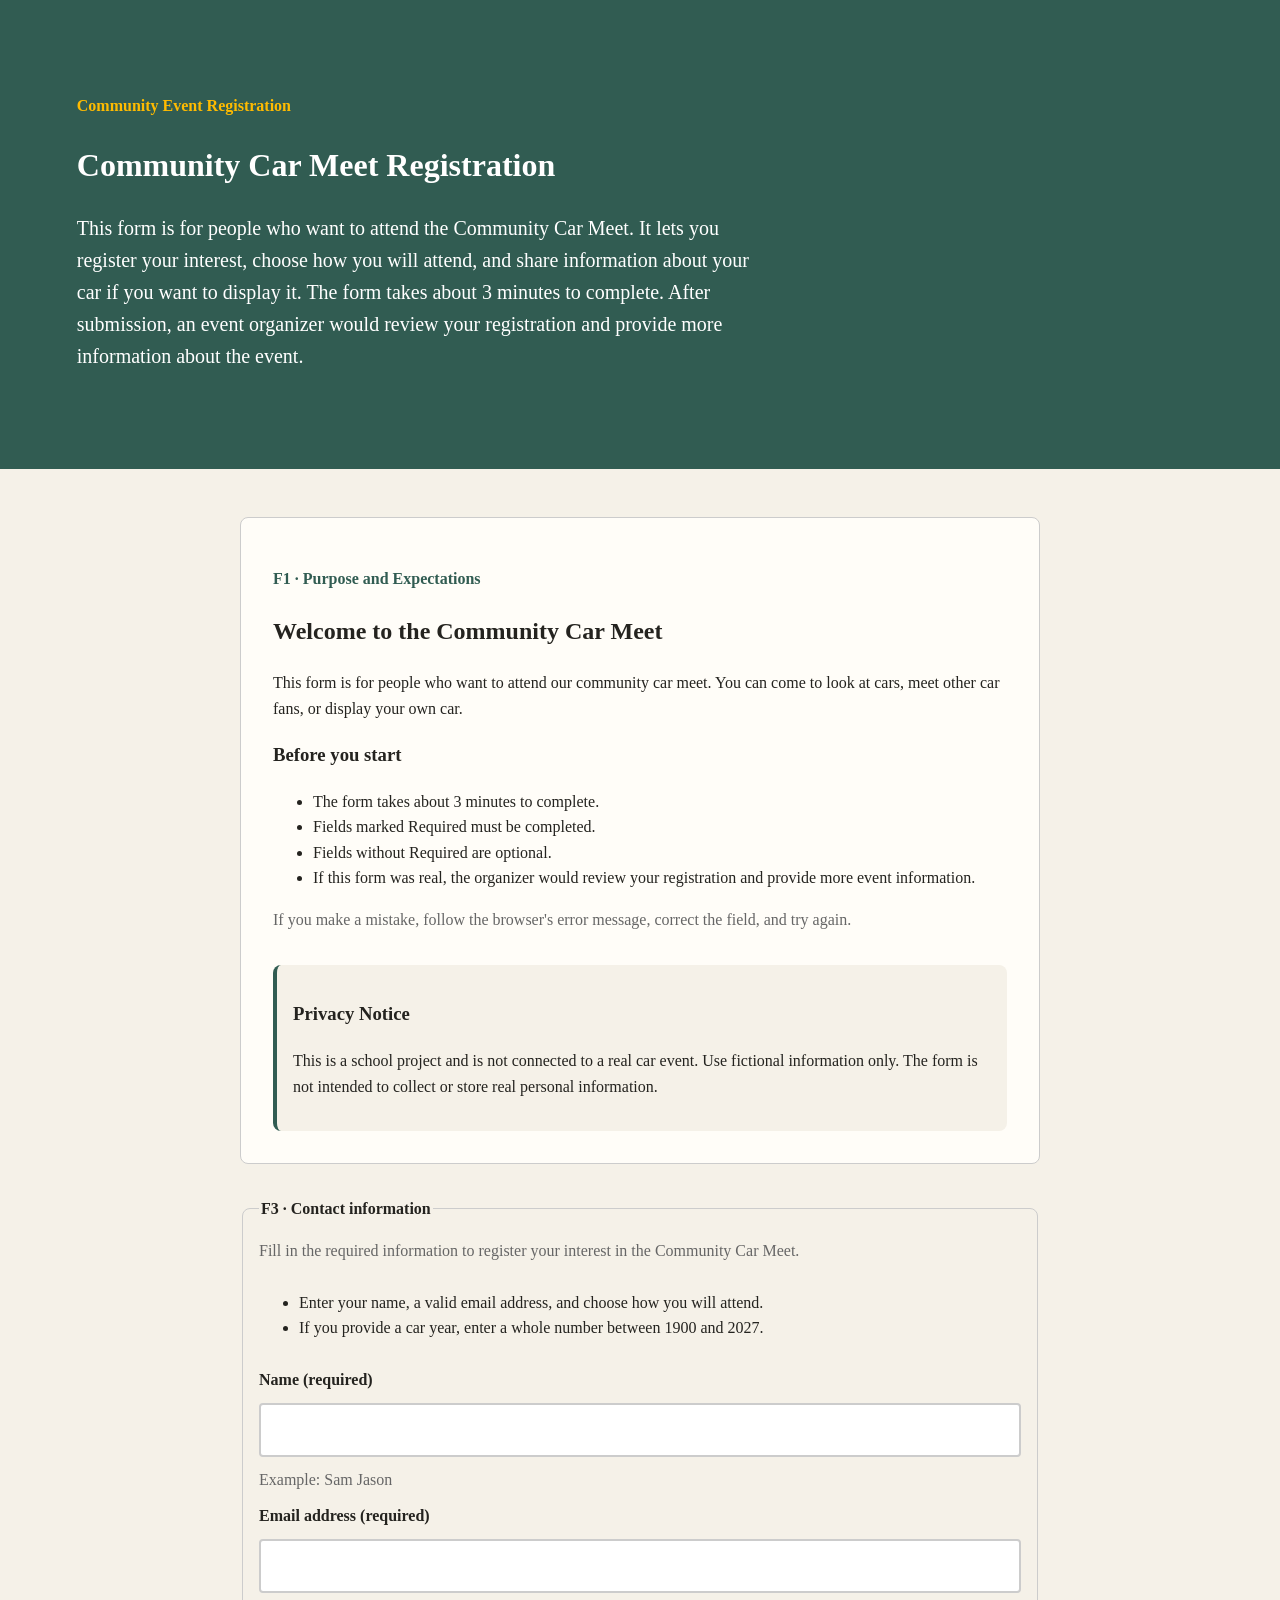
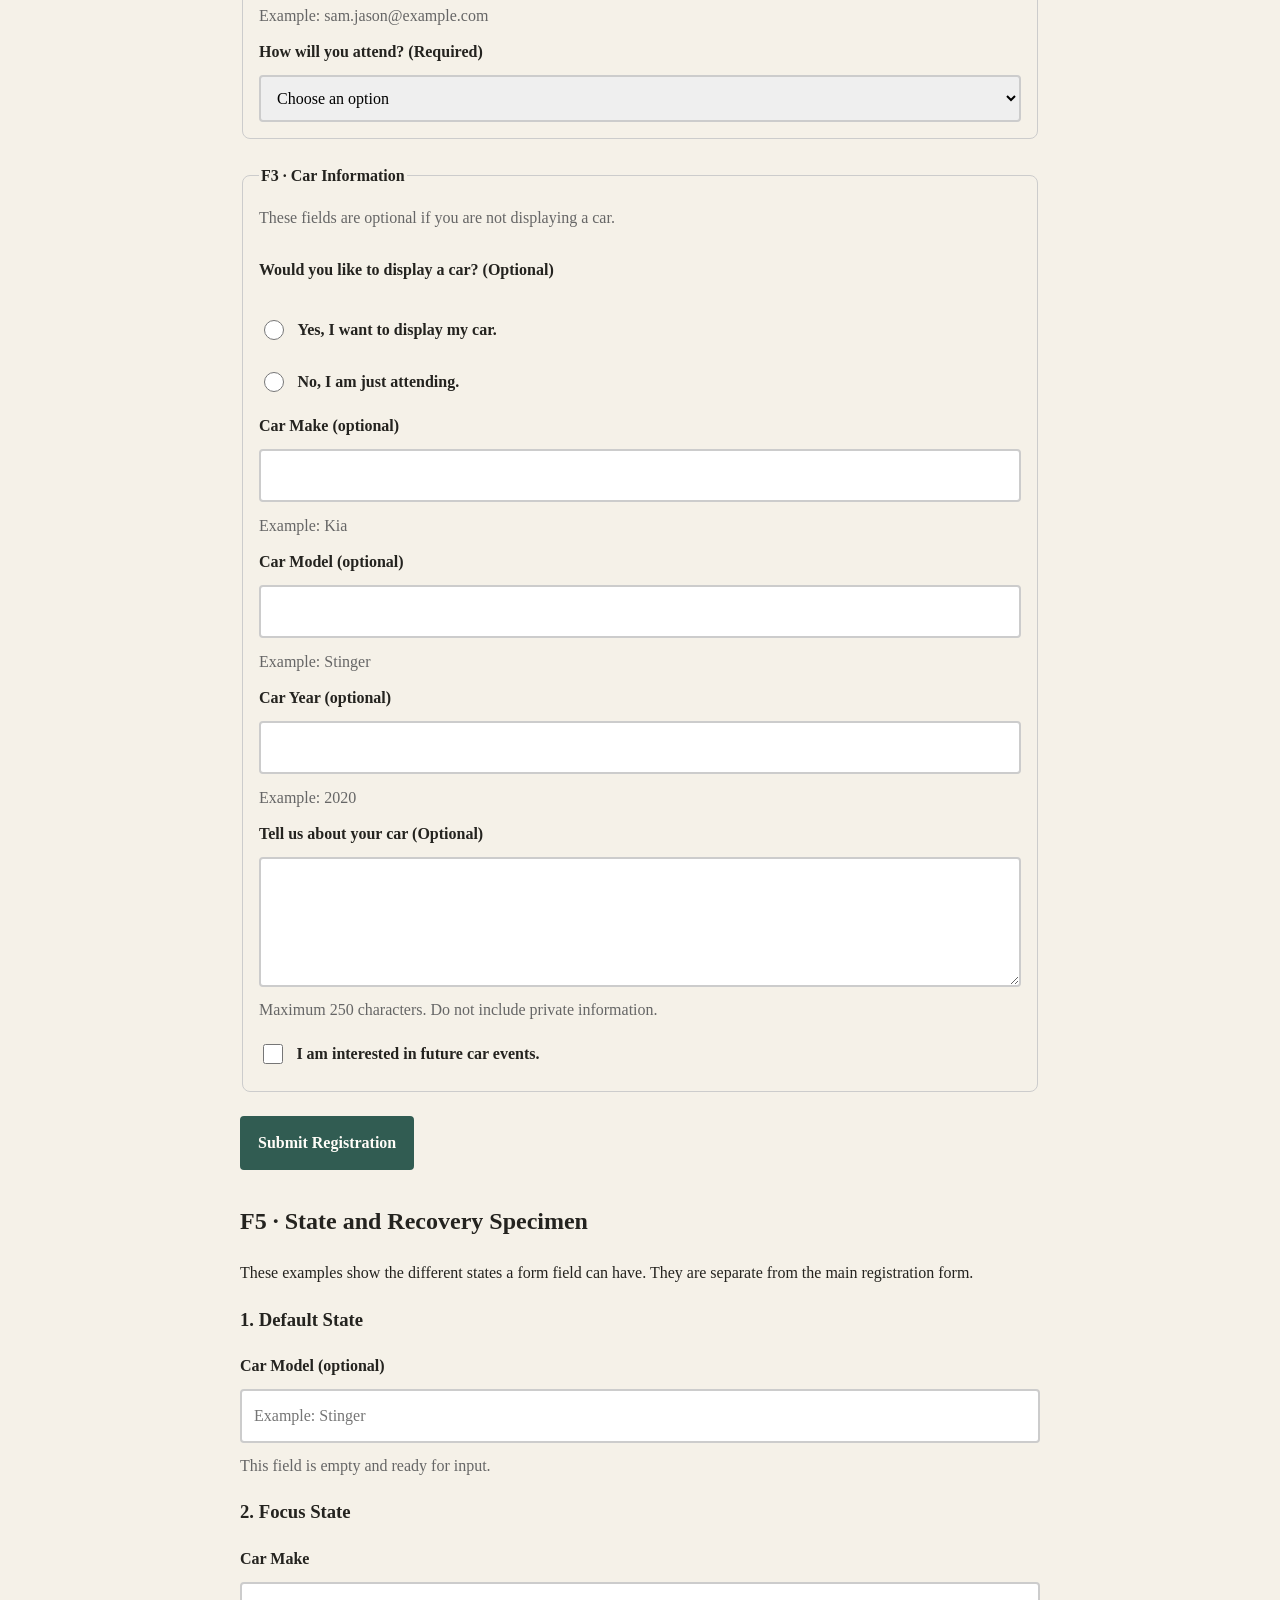
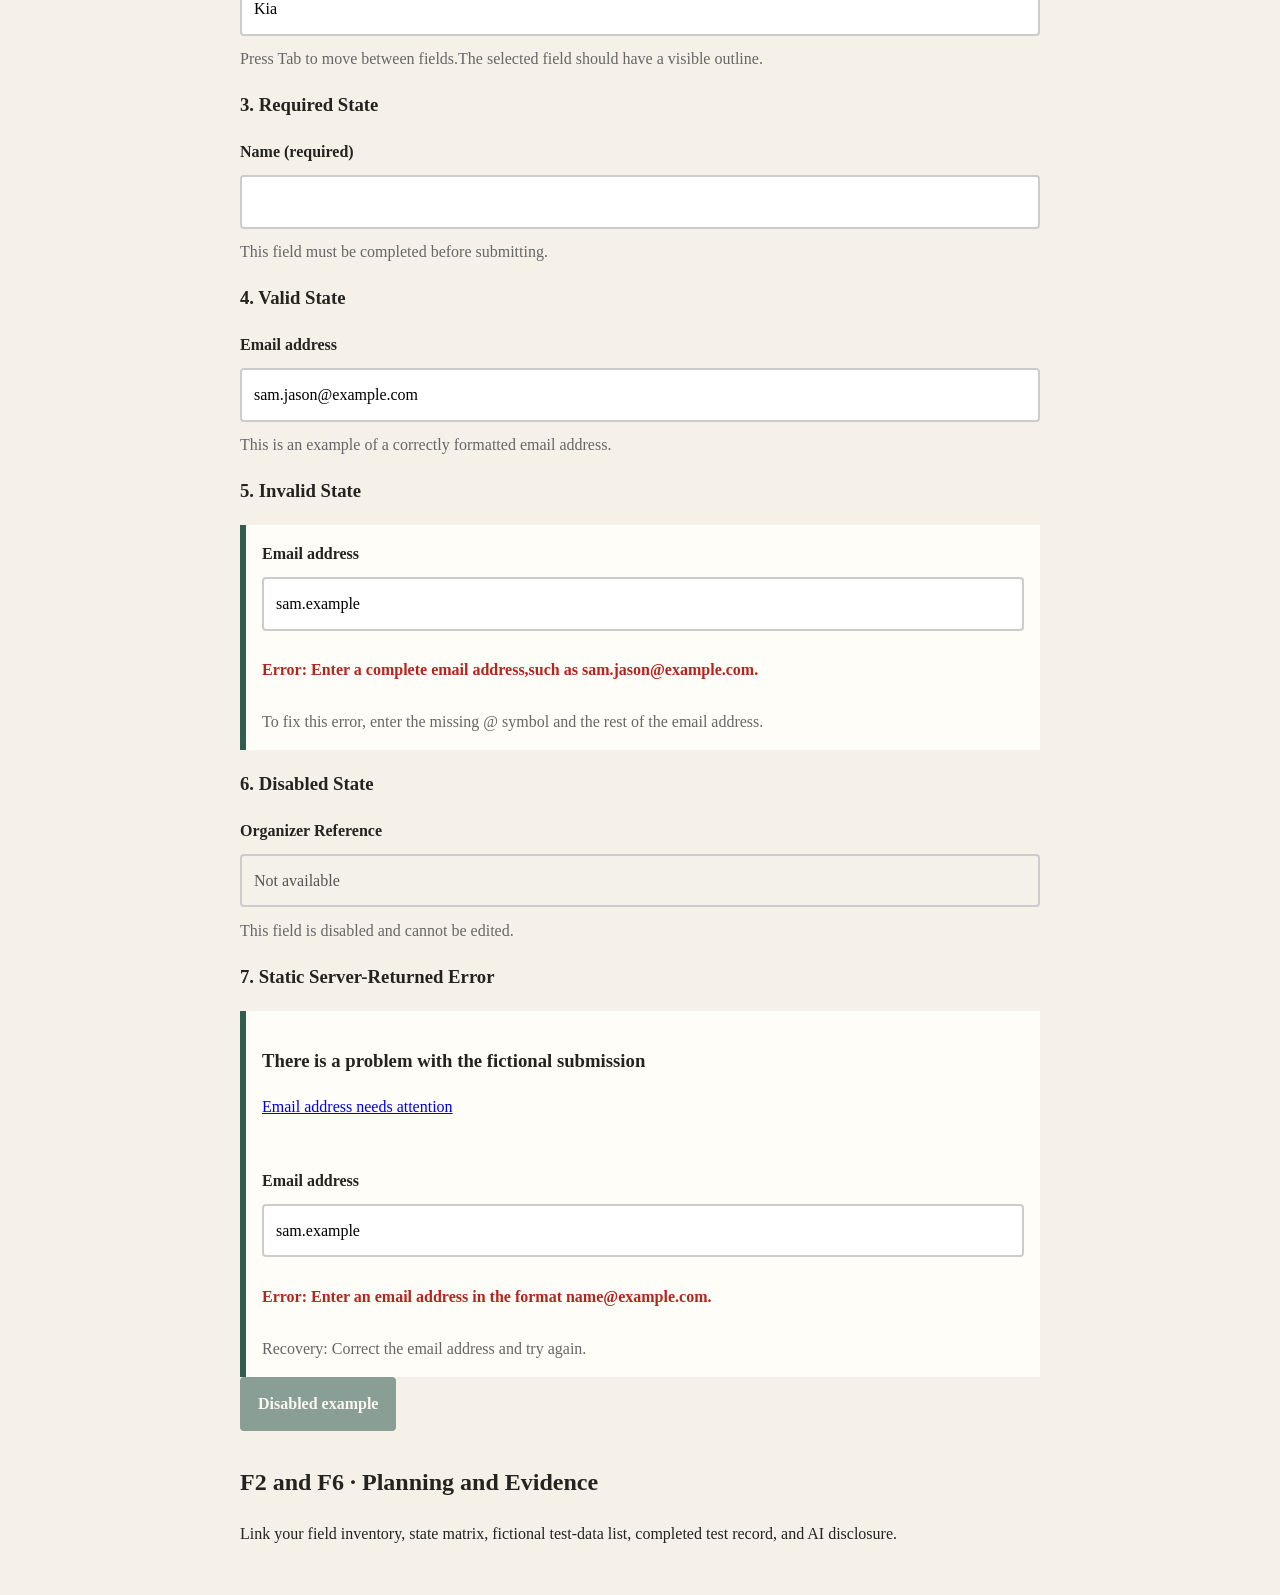
==== commit 979be705: "Completed adding F6 Tokens in CSS and updated both HTML files" ====
--- a/index.html
+++ b/index.html
@@ -10,7 +10,7 @@
             <p class="eyebrow">Community Event Registration</p>
             <h1>Community Car Meet Registration</h1>
             <p class="lede">
-                This form is for people who want to attend the Community Car Meet.It lets you register your interest, choose how you will
+                This form is for people who want to attend the Community Car Meet. It lets you register your interest, choose how you will
                 attend, and share information about your car if you want to display it. The form takes about 3 minutes to complete. 
                 After submission, an event organizer would review your registration and provide more information about the event.
             </p>
@@ -78,6 +78,7 @@
                 <fieldset>
                     <legend>F3 · Car Information</legend>
                     <p class="help">These fields are optional if you are not displaying a car.</p>
+                    <p><strong>Would you like to display a car? (Optional)</strong></p>
                     <label class="choice">
                         <input type="radio" name="display_car" value="yes"> Yes, I want to display my car.</label>
                         <label class="choice"><input type="radio" name="display_car" value="no"> No, I am just attending.</label>
@@ -122,7 +123,7 @@
                     <h3>1. Default State</h3>
                     <div class="field">
                         <label for="default-example">Car Model (optional)</label>
-                        <input id="default-example" type="text"placeholder="Example: Stinger">
+                        <input id="default-example" type="text" placeholder="Example: Stinger">
                         <p class="help">This field is empty and ready for input.</p>
                     </div>
 
@@ -137,7 +138,7 @@
                     <h3>3. Required State</h3>
                     <div class="field">
                         <label for="required-example">Name (required)</label>
-                        <input id="required-example" type="text"required>
+                        <input id="required-example" type="text" required>
                         <p class="help">This field must be completed before submitting.</p>
                     </div>
 
@@ -166,16 +167,16 @@
                     <h3>7. Static Server-Returned Error</h3>
                     <div class="error-summary">
                         <h3>There is a problem with the fictional submission</h3>
-                        <p><a href="#error-example">Email address needs attention</a></p>
+                        <p><a href="#server-email">Email address needs attention</a></p>
                     </div>
 
                     <div class="field field-error">
                         <label for="server-email">Email address</label>
-                        <input id="server-email" type="email"value="sam.example" aria-invalid="true" aria-describedby="server-error-message">
-                        <p id="error-message"><strong>Error:</strong> Enter an address in the format name@example.com.</p>
+                        <input id="server-email" type="email" value="sam.example" aria-invalid="true" aria-describedby="server-error-message server-error-help">
+                        <p class="error-text" id="server-error-message"> Error: Enter an email address in the format name@example.com.</p>
+                        <p class="help" id="server-error-help"> Recovery: Correct the email address and try again.</p>
                     </div>
                     <button type="button" disabled>Disabled example</button>
-                    <p class="help">Recovery: Correct the email address and try again. The other fictional entries are shown as preserved.</p>
 
                 </section>
                 <section id="documentation">
--- a/styles.css
+++ b/styles.css
@@ -1,14 +1,27 @@
 :root{
-    --color-text:#404040;
-    --color-surface:#fff;
-    --color-action:#8c1d40;
-    --color-accent:#ffc627;
-    --color-border:#747474;
+    --font-body: Georgia, "Times New Roman", serif;
+    --font-display: Georgia, "Times New Roman", serif;
+  
+    --font-size-base: 1rem; 
+    --leading-body: 1.6; 
+    --measure: 68ch;
+
+    --color-background: #f5f1e8;
+    --color-main: #fffdf8;
+    --color-text: #24231f;
+    --color-secondary: #666;
+    --color-text-secondary: #fff;
+    --color-border: #ccc;
+    --color-pop-out: #315c52;
+    --color-eyebrow: #ffbb00;
     --color-error:#b3261e;
-    --color-muted:#5c6670;
-    --space-3:1rem;
-    --radius:.5rem;
-    --measure:68ch;
+    --color-focus: #c77b16;
+
+    --small-spacing: 8px;
+    --medium-spacing: 16px;
+    --large-spacing: 32px;
+
+    --radius: 8px;
 }
 *,*::before,*::after{
     box-sizing:border-box;
@@ -16,17 +29,18 @@
 body{
     margin:0;
     color:var(--color-text);
-    background:var(--color-surface);
-    font-family:Arial,sans-serif;
-    line-height:1.6;
+    background:var(--color-background);
+    font-family:var(--font-body);
+    font-size:var(--font-size-base);
+    line-height:var(--leading-body);
 }
 .page-header{
     padding:clamp(2rem,6vw,5rem);
-    background:var(--color-action);
-    color:#fff;
+    background:var(--color-pop-out);
+    color:var(--color-text-secondary);
 }
 .eyebrow{
-    color:var(--color-accent);
+    color:var(--color-eyebrow);
     font-weight:700;
 }
 .lede{
@@ -36,7 +50,7 @@
 main{
     max-width:52rem;
     margin:auto;
-    padding:var(--space-3);
+    padding:var(--medium-spacing);
 }
 section,form{
     margin-block:2rem;
@@ -50,7 +64,7 @@
 }
 fieldset{
     padding:1rem;
-    border:1px solid #d0d0d0;
+    border:1px solid var(--color-border);
     border-radius:var(--radius);
 }
 legend,label{
@@ -58,7 +72,7 @@
 }
 .help{
     margin:0;
-    color:var(--color-muted);
+    color:var(--color-secondary);
 }
 input,select,textarea,button{
     font:inherit;
@@ -87,28 +101,54 @@
     justify-self:start;
     min-height:44px;
     padding:.75rem 1rem;
-    background:var(--color-action);
-    color:#fff;
-    border:2px solid var(--color-action);
+    background:var(--color-pop-out);
+    color:var(--color-main);
+    border:2px solid var(--color-pop-out);
     border-radius:.25rem;
     font-weight:700;
 }
 :focus-visible{
-    outline:.2rem solid var(--color-accent);
+    outline:.2rem solid var(--color-focus);
     outline-offset:.2rem;
 }
 .error-summary,.field-error{
     padding:1rem;
-    border-left:.4rem solid var(--color-error);
-    background:#fff1f0;
+    border-left:.4rem solid var(--color-pop-out);
+    background:var(--color-main);
 }
 .field-error input{
-    border-color:var(--color-error);
+    border-color:var(--color-pop-out);
 }
 button:disabled{
     opacity:.55;
     cursor:not-allowed;
 }
+
+.card {
+    padding: var(--large-spacing);
+    background: var(--color-main);
+    border: 1px solid var(--color-border);
+    border-radius: var(--radius);
+}
+
+.label {
+    color: var(--color-pop-out);
+    font-weight: 700;
+}
+
+.notice {
+    margin-top: var(--large-spacing);
+    padding: var(--medium-spacing);
+    background: var(--color-background);
+    border-left: 4px solid var(--color-pop-out);
+    border-radius: var(--radius);
+}
+
+.error-text {
+    color: var(--color-error);
+    font-weight: 700;
+}
+
 @media (min-width:48rem){
     .paired-fields{
         display:grid;
@@ -116,3 +156,14 @@
         gap:1rem;
     }
 }
+
+@media (max-width: 600px) {
+    main {
+        width: 92%;
+    }
+
+    fieldset {
+        padding: 12px;
+    }
+}
+
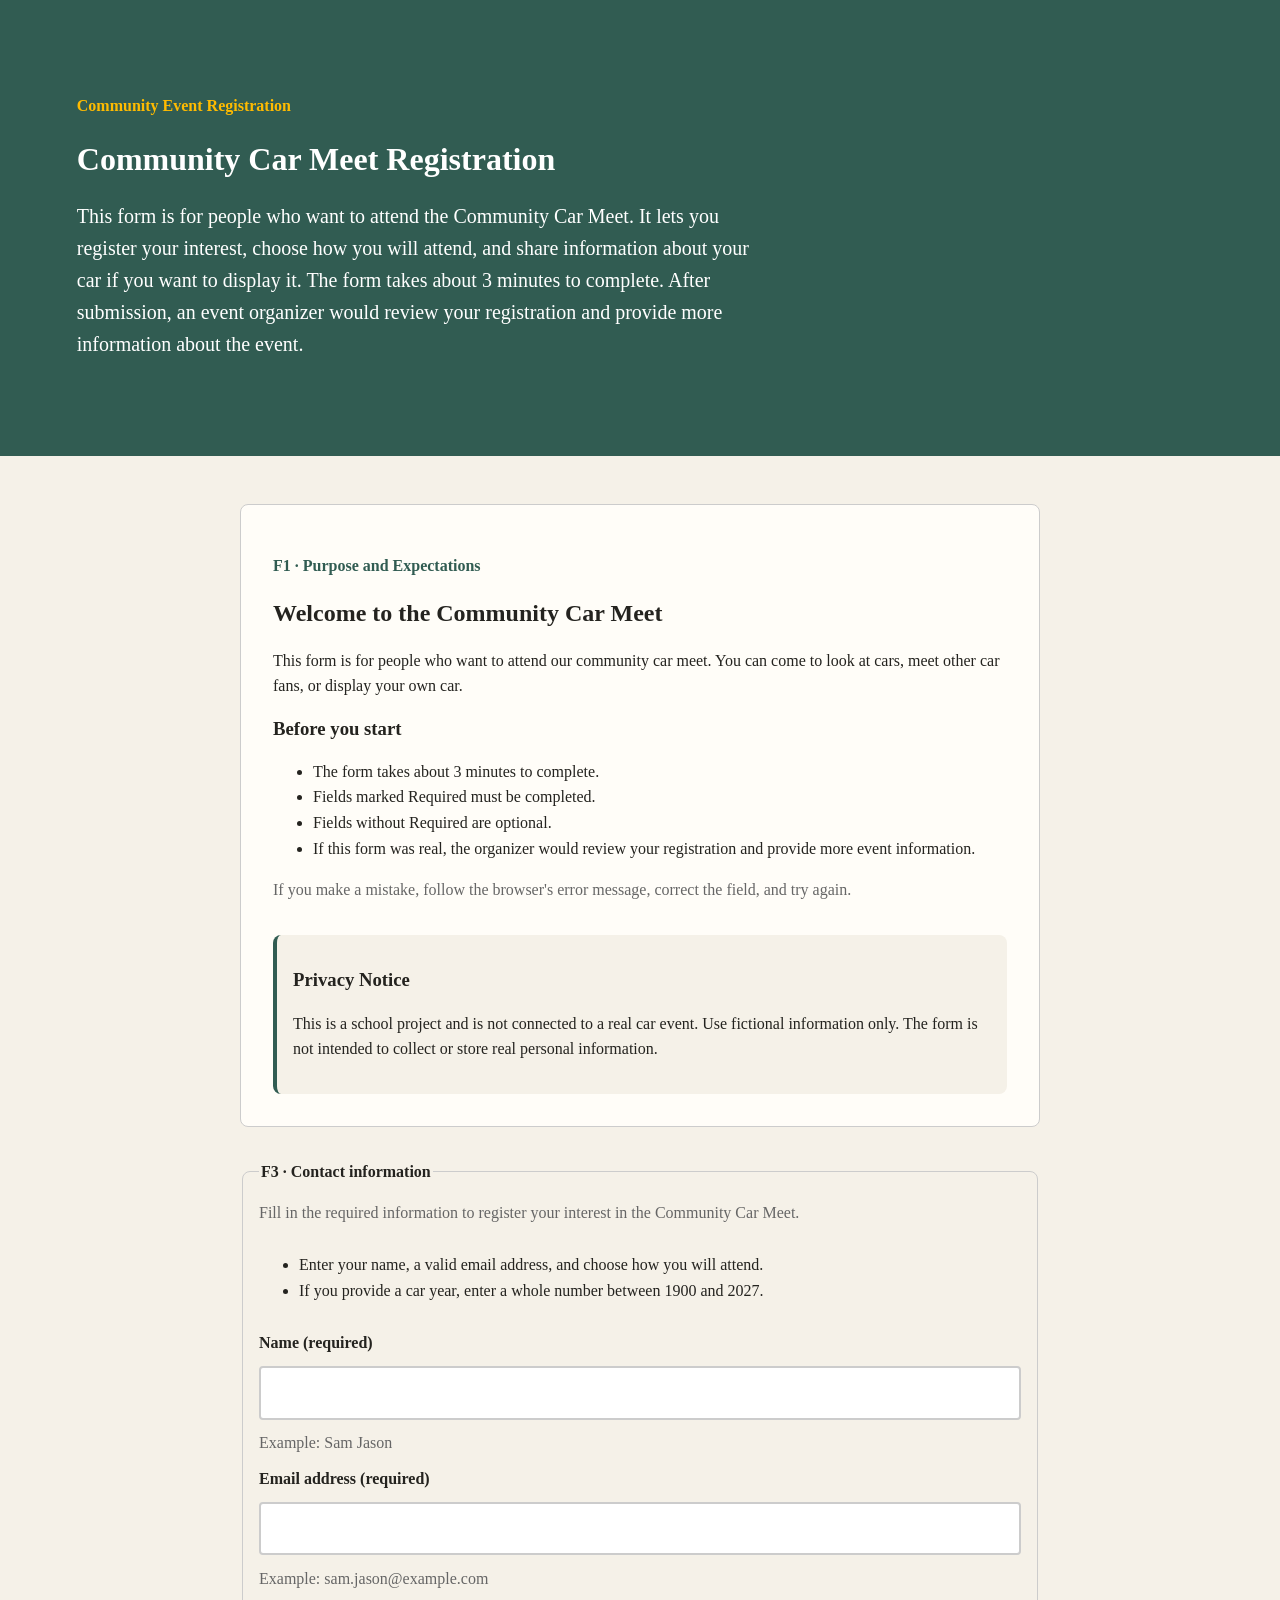
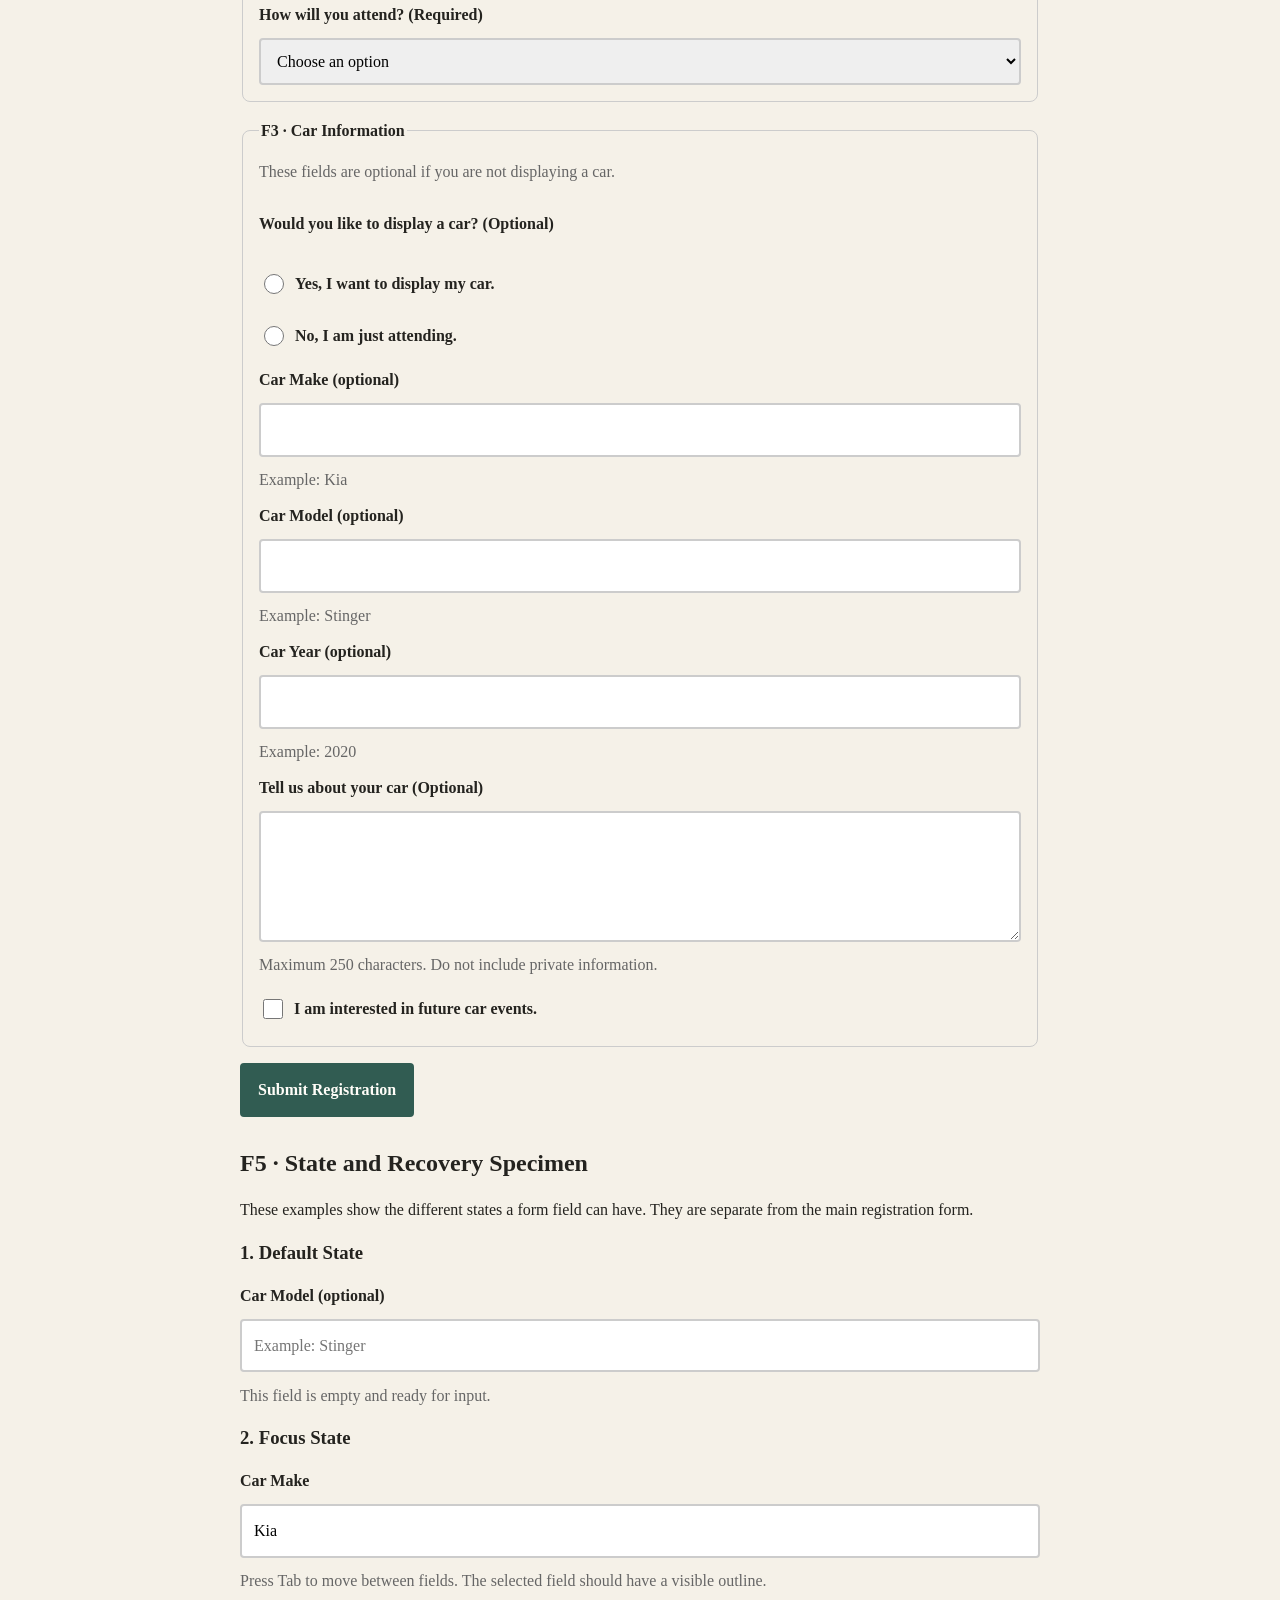
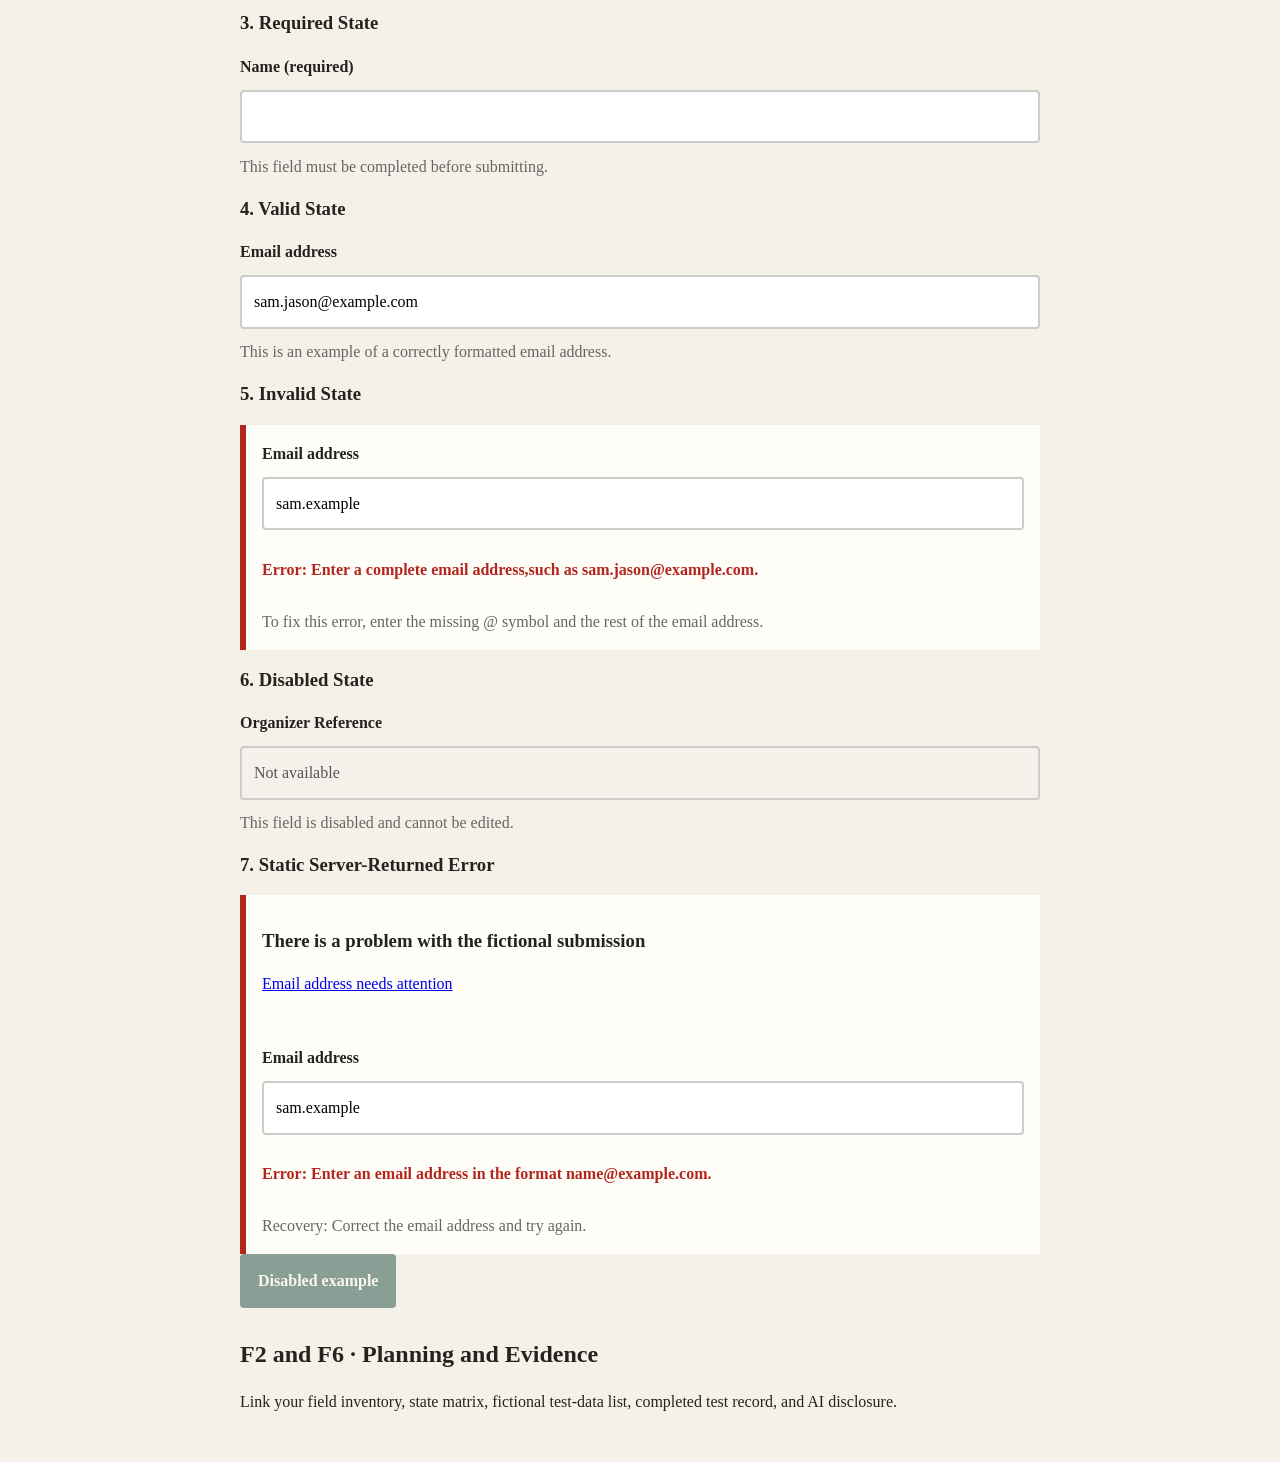
==== commit 32fe5eee: "Fixed some errors I found before testing" ====
--- a/index.html
+++ b/index.html
@@ -3,7 +3,8 @@
     <head>
         <meta charset="utf-8">
         <meta name="viewport" content="width=device-width,initial-scale=1">
-        <title>Inclusive Form Flow</title><link rel="stylesheet" href="styles.css">
+        <title>Inclusive Form Flow</title>
+        <link rel="stylesheet" href="styles.css">
     </head>
     <body>
         <header class="page-header">
@@ -16,7 +17,7 @@
             </p>
         </header>
         <main>
-            <section class="card"id="expectations">
+            <section class="card" id="expectations">
                 <p class="label">F1 · Purpose and Expectations</p>
                 <h2>Welcome to the Community Car Meet</h2>
                 
@@ -132,7 +133,7 @@
                         <label for="focus-example">Car Make</label>
                         <input id="focus-example" type="text"
                                value="Kia">
-                        <p class="help"> Press Tab to move between fields.The selected field should have a visible outline.</p>
+                        <p class="help"> Press Tab to move between fields. The selected field should have a visible outline.</p>
                     </div>
 
                     <h3>3. Required State</h3>
@@ -152,9 +153,9 @@
                     <h3>5. Invalid State</h3>
                     <div class="field field-error">
                         <label for="invalid-example">Email address</label>
-                        <input id="invalid-example" type="email" value="sam.example" aria-invalid="true" aria-describedby="invalid-message">
+                        <input id="invalid-example" type="email" value="sam.example" aria-invalid="true" aria-describedby="invalid-message invalid-recovery">
                         <p class="error-text" id="invalid-message"> Error: Enter a complete email address,such as sam.jason@example.com.</p>
-                        <p class="help">To fix this error, enter the missing @ symbol and the rest of the email address.</p>
+                        <p class="help" id="invalid-recovery">To fix this error, enter the missing @ symbol and the rest of the email address.</p>
                     </div>
 
                     <h3>6. Disabled State</h3>
--- a/styles.css
+++ b/styles.css
@@ -53,17 +53,17 @@
     padding:var(--medium-spacing);
 }
 section,form{
-    margin-block:2rem;
+    margin-block:var(--large-spacing);
 }
 form,fieldset,.field{
     display:grid;
     gap:.65rem;
 }
 form{
-    gap:1.5rem;
+    gap:var(--medium-spacing);
 }
 fieldset{
-    padding:1rem;
+    padding:var(--medium-spacing);
     border:1px solid var(--color-border);
     border-radius:var(--radius);
 }
@@ -89,9 +89,9 @@
 }
 .choice{
     display:flex;
-    gap:.65rem;
+    gap:var(--small-spacing);
     align-items:flex-start;
-    padding:.5rem 0;
+    padding:var(--small-spacing) 0;
 }
 .choice input{
     inline-size:1.25rem;
@@ -113,11 +113,11 @@
 }
 .error-summary,.field-error{
     padding:1rem;
-    border-left:.4rem solid var(--color-pop-out);
+    border-left:.4rem solid var(--color-error);
     background:var(--color-main);
 }
 .field-error input{
-    border-color:var(--color-pop-out);
+    border-color:var(--color-error);
 }
 button:disabled{
     opacity:.55;
@@ -149,6 +149,13 @@
     font-weight: 700;
 }
 
+h1,
+h2,
+h3 {
+    font-family: var(--font-display);
+    line-height: 1.2;
+}
+
 @media (min-width:48rem){
     .paired-fields{
         display:grid;
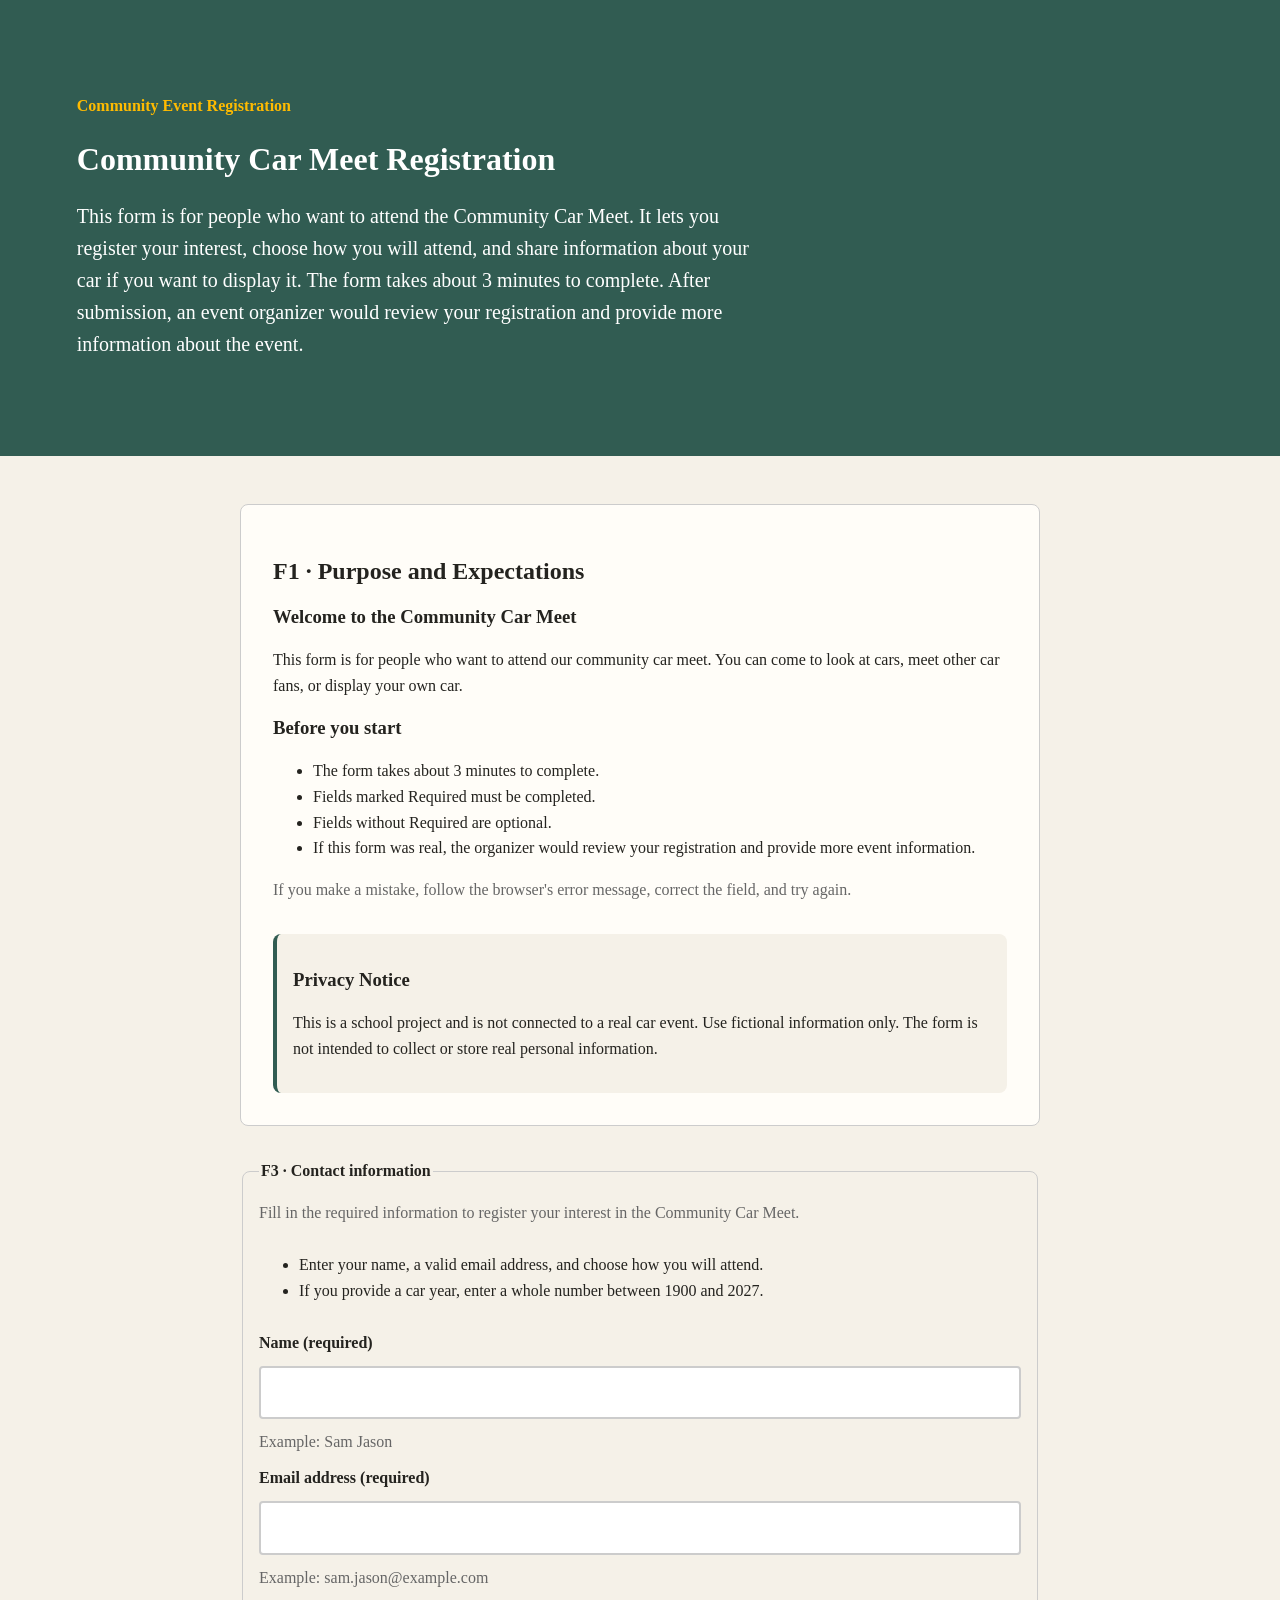
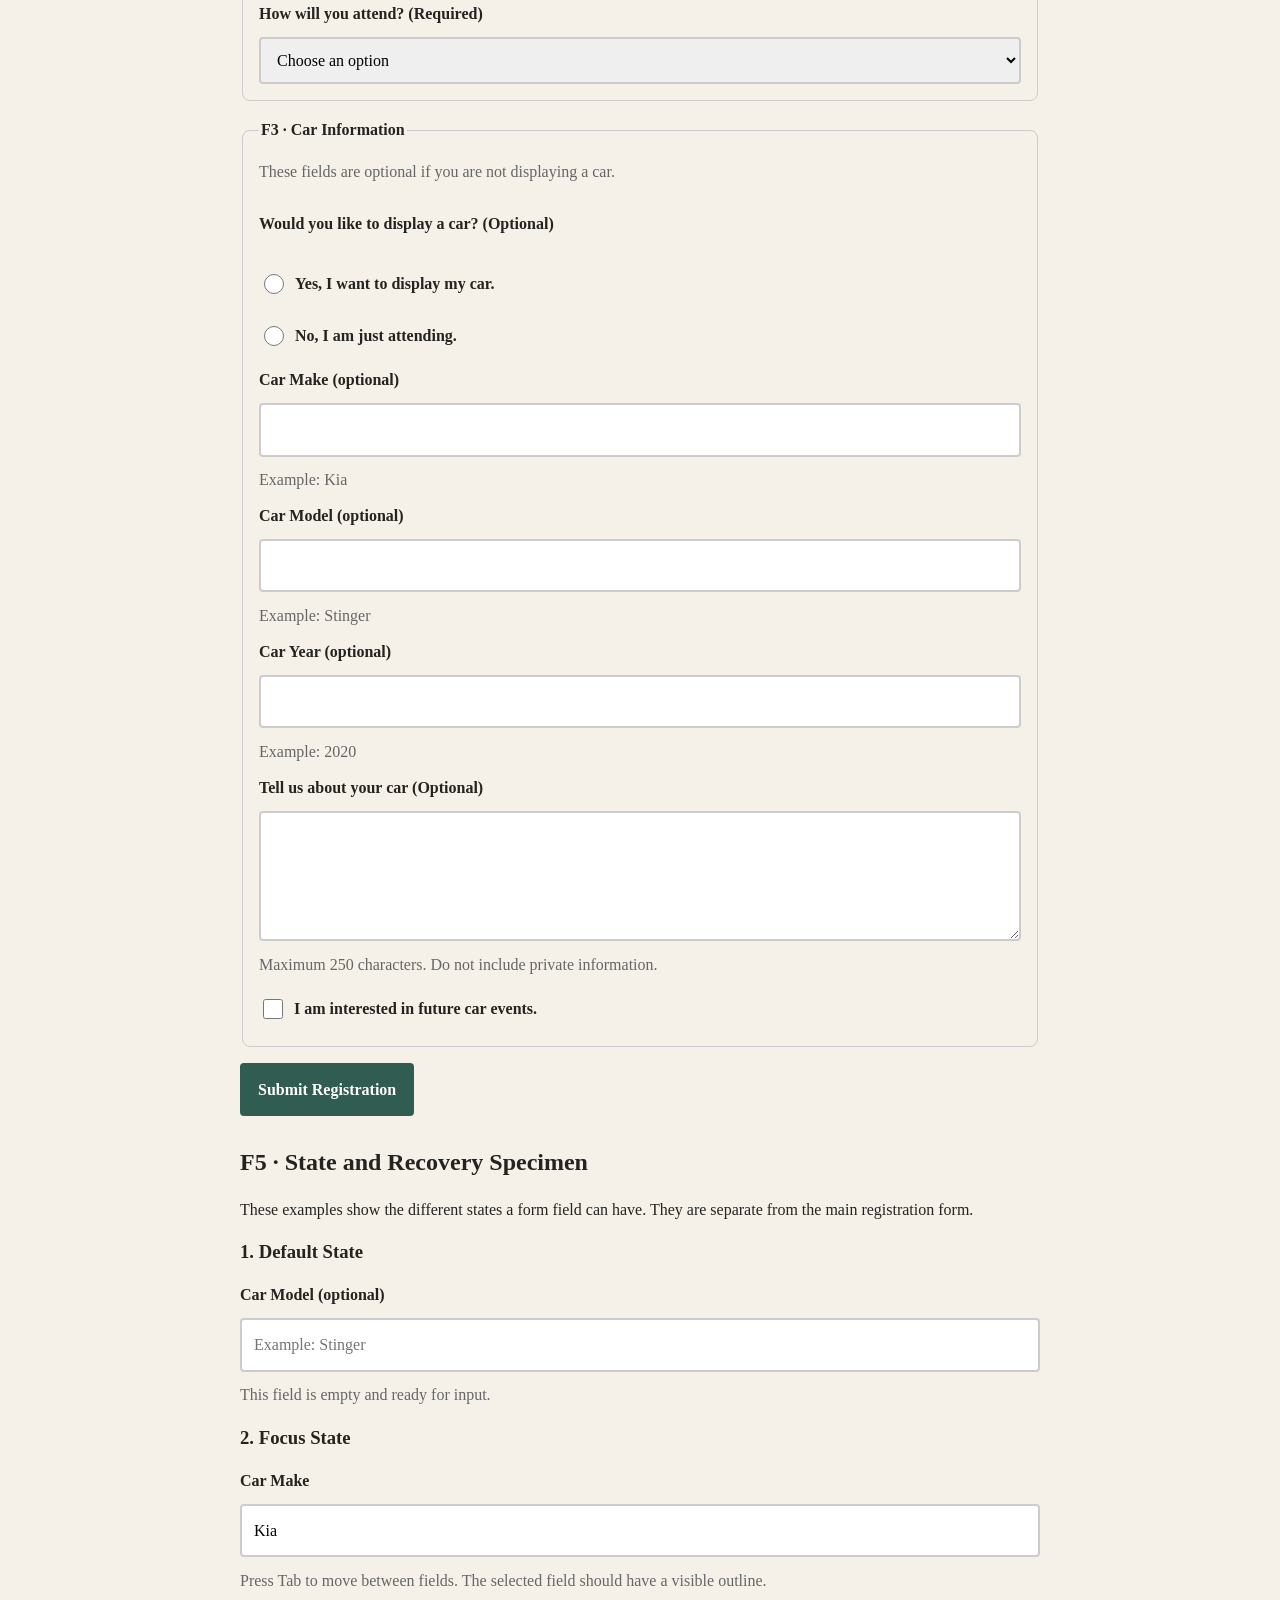
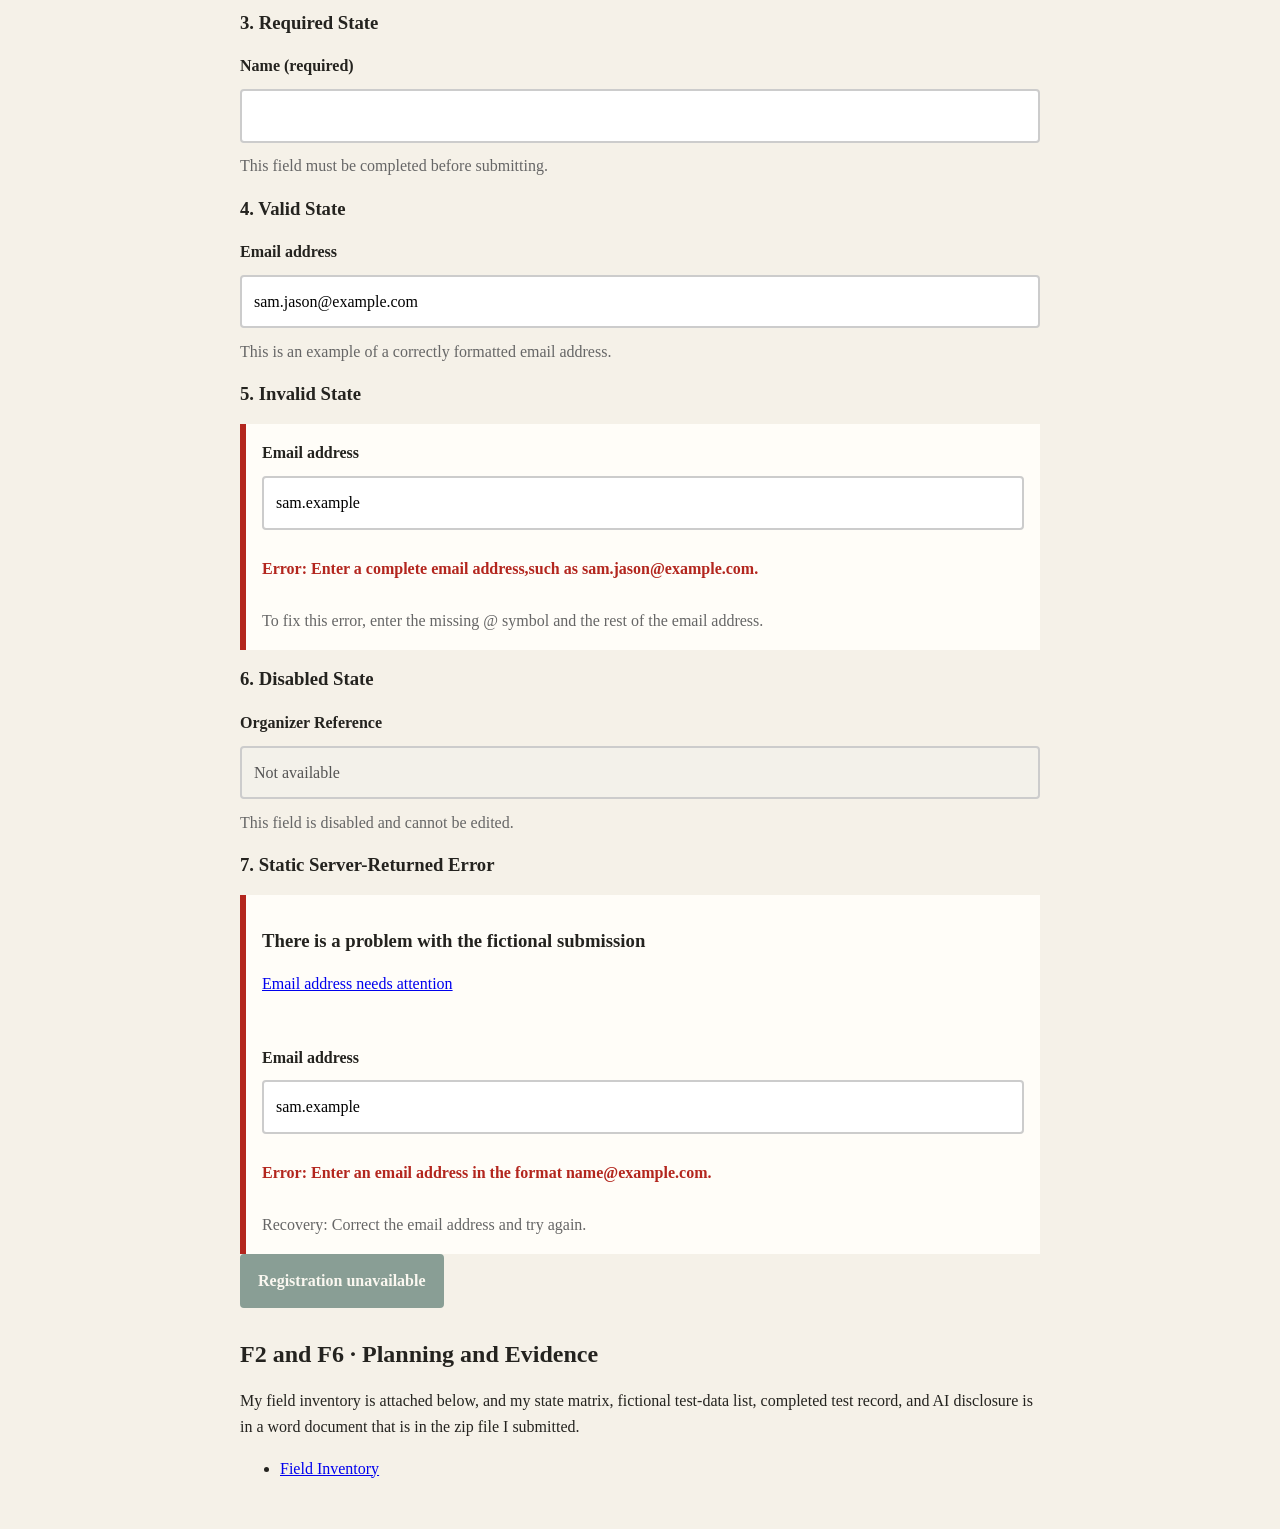
==== commit ed2cc7cd: "Made some changes to index.html" ====
--- a/index.html
+++ b/index.html
@@ -18,8 +18,8 @@
         </header>
         <main>
             <section class="card" id="expectations">
-                <p class="label">F1 · Purpose and Expectations</p>
-                <h2>Welcome to the Community Car Meet</h2>
+                <h2>F1 · Purpose and Expectations</h2>
+                <h3>Welcome to the Community Car Meet</h3>
                 
                 <p>
                     This form is for people who want to attend our
@@ -177,12 +177,17 @@
                         <p class="error-text" id="server-error-message"> Error: Enter an email address in the format name@example.com.</p>
                         <p class="help" id="server-error-help"> Recovery: Correct the email address and try again.</p>
                     </div>
-                    <button type="button" disabled>Disabled example</button>
+                    <button type="button" disabled>Registration unavailable</button>
 
                 </section>
                 <section id="documentation">
                     <h2>F2 and F6 · Planning and Evidence</h2>
-                    <p>Link your field inventory, state matrix, fictional test-data list, completed test record, and AI disclosure.</p>
+                    <p>My field inventory is attached below, and my state matrix, fictional test-data list, completed test record, and AI disclosure
+                       is in a word document that is in the zip file I submitted.
+                    </p>
+                    <ul>
+                        <li><a href="field-inventory-template.html">Field Inventory</a></li>
+                    </ul>
                 </section>
             </main>
         </body>
